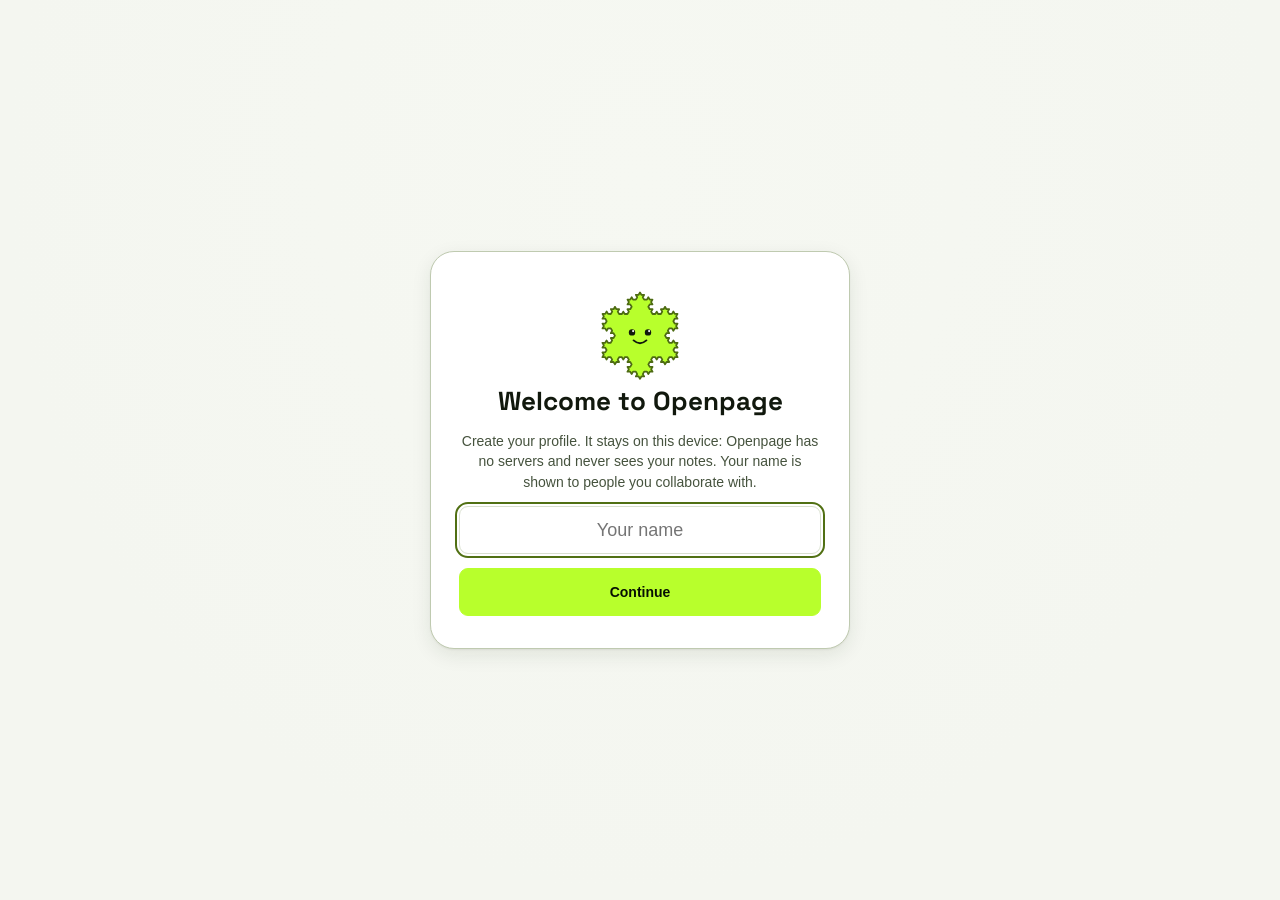
==== index.html @ f9ffa556 "Publish Openpage web app" ====
<!doctype html>
<html lang="en">
<head>
<meta charset="utf-8">
<meta name="viewport" content="width=device-width, initial-scale=1, maximum-scale=1, user-scalable=no, viewport-fit=cover">
<meta name="theme-color" content="#050705">
<meta name="description" content="Openpage: free note-taking with handwriting, PDF annotation, audio recordings synced to your notes, and AI study tools. Works offline.">
<meta name="apple-mobile-web-app-capable" content="yes">
<meta name="mobile-web-app-capable" content="yes">
<meta name="apple-mobile-web-app-status-bar-style" content="default">
<meta name="apple-mobile-web-app-title" content="Openpage">
<!-- Network lock-down: the app may only load its own files, and reach outside services only for features you turn on (Claude AI with your key, YouTube notes). No analytics, ads or trackers. -->
<meta http-equiv="Content-Security-Policy" content="default-src 'self' openpage:; script-src 'self' openpage: blob: 'wasm-unsafe-eval' https://cdn.jsdelivr.net https://www.youtube.com https://s.ytimg.com; worker-src 'self' openpage: blob:; connect-src 'self' openpage: blob: data: https://api.anthropic.com https://cdn.jsdelivr.net; img-src 'self' openpage: data: blob: https://i.ytimg.com; media-src 'self' openpage: blob: data: mediastream:; style-src 'self' openpage: 'unsafe-inline'; font-src 'self' openpage: data:; frame-src https://www.youtube-nocookie.com https://www.youtube.com; object-src 'none'; base-uri 'none'; form-action 'none'">
<link rel="manifest" href="manifest.webmanifest">
<link rel="icon" href="icons/icon-192.png" type="image/png">
<link rel="apple-touch-icon" href="icons/icon-180.png">
<link rel="stylesheet" href="styles.css">
<title>Openpage</title>
<script type="module" src="js/app.js"></script>
</head>
<body>

<div id="library" class="view">
  <aside id="sidebar">
    <div class="brand"><img src="icons/design/mark.png" alt=""><span class="app-name">Openpage</span><span class="brand-version">v1.0</span><span class="spacer"></span>
      <button id="btn-sync" class="icon-btn small" title="Sync folder" aria-label="Sync folder" data-icon="sync" hidden></button>
      <button id="btn-settings" class="icon-btn small" aria-label="Settings" title="Settings" data-icon="gear"></button></div>
    <label class="search"><span data-icon="search"></span><input id="search" type="search" placeholder="Search everything…" aria-label="Search notes"><kbd class="kbd">⌘K</kbd></label>
    <div class="library-label">LIBRARY</div>
    <nav id="nav"></nav>
    <div class="new-links">
      <button id="btn-new-subject" class="new-link"><span data-icon="plus"></span>New subject</button>
      <button id="btn-new-divider" class="new-link quiet">+ Divider</button>
    </div>
    <span class="side-spacer"></span>
    <div id="lib-mascot" class="lib-mascot" aria-hidden="true"></div>
    <div class="storage-card">
      <div class="storage-row"><span class="storage-dot"></span><span id="storage-label">ON THIS DEVICE</span>
        </div>
      <div class="storage-bar"><span id="storage-fill"></span></div>
      <p id="storage-detail">Notes are saved on this device</p>
    </div>
  </aside>
  <div id="scrim"></div>
  <main id="lib-main">
    <header class="lib-head">
      <button id="btn-menu" class="icon-btn only-narrow" aria-label="Show subjects" data-icon="menu"></button>
      <div class="library-heading"><p class="library-eyebrow" id="lib-crumb">LIBRARY / ALL NOTES</p><h1 id="lib-title">All Notes</h1></div>
      <button id="btn-density" class="head-btn" aria-label="Larger cards" title="Card size" aria-pressed="false"><span class="ic" style="--src:url(icons/design/icon-grid.svg)"></span></button>
      <button id="btn-view" class="head-btn" aria-label="Sort and filter" title="Sort and filter"><span class="ic" style="--src:url(icons/design/icon-sliders.svg)"></span><span class="head-dot" hidden></span></button>
      <button id="btn-new" class="btn primary"><span data-icon="plus"></span><span class="label">New Note</span></button>
    </header>
    <div class="library-content">
      <section id="continue-card" class="continue-card" aria-label="Continue your work">
        <img class="continue-art" src="icons/design/continue.png" alt="">
        <div class="continue-content"><p class="library-eyebrow" id="continue-label">A LITTLE SPACE FOR BIG IDEAS</p>
          <h2 id="continue-title">Make room for your next idea.</h2>
          <p id="continue-detail">Handwrite, annotate, and bring your thinking together.</p>
          <div class="continue-actions"><button id="btn-continue" class="btn primary"><span data-icon="pen"></span><span id="continue-btn-label">Create your first note</span></button>
            <button id="btn-continue-audio" class="audio-chip" hidden><span data-icon="play"></span><span id="continue-audio-label"></span></button></div>
        </div>
        <p class="continue-coords" aria-hidden="true">re −0.7453  ·  im +0.1127  ·  zoom ×280</p>
      </section>
      <p id="note-count" class="visually-hidden" aria-live="polite"></p>
      <div id="grid" class="grid"></div>
      <div id="empty" class="empty" hidden></div>
    </div>
  </main>
</div>

<div id="workspace" class="view" hidden></div>

<template id="tpl-editor">
  <section class="pane">
    <header class="ed-top">
      <div class="ed-left">
        <button class="icon-btn" data-act="back" title="Library" data-icon="back"></button>
        <button class="icon-btn" data-act="pages" title="Page manager" data-icon="pages"></button>
        <input class="ed-title" spellcheck="false" aria-label="Note title">
      </div>
      <div class="floating-palette"><div class="tool-strip"><div class="tools" role="toolbar" aria-label="Writing toolbox">
        <button data-tool="pen" title="Pen (P)" data-icon="pen"></button>
        <button data-act="pencil" title="Pencil" aria-label="Pencil" data-icon="pencil"></button>
        <button data-tool="highlighter" title="Highlighter (H)" data-icon="highlighter"></button>
        <button data-tool="eraser" title="Eraser (E)" data-icon="eraser"></button>
        <button data-tool="lasso" title="Lasso (L)" data-icon="lasso"></button>
        <button data-tool="text" title="Text (T)" data-icon="text"></button>
        <button data-tool="laser" title="Laser pointer" data-icon="laser"></button>
        <button data-tool="navigate" title="Navigate: drag to pan" aria-label="Navigate" data-icon="hand"></button>
        <button data-act="zoom-tool" title="Zoom controls" aria-label="Zoom" data-icon="search"></button>
        <button data-tool="tape" title="Study tape: draw to cover, tap tape to reveal" aria-label="Study tape" data-icon="tape"></button>
        <button data-tool="ruler" title="Ruler: draw straight lines" aria-label="Ruler" data-icon="ruler"></button>
        <button data-act="stickers" title="Stickers" aria-label="Stickers" data-icon="sticker"></button>
        <span class="sep"></span>
        <button data-act="shapes" title="Shape recognition (or draw and hold)" data-icon="shapes"></button>
        <button data-act="add" title="Insert: page, image, camera, scan, files" data-icon="plus"></button>
        <button class="icon-btn" data-act="record" title="Record audio" data-icon="mic"></button>
      </div><button class="tool-next" data-act="tool-next" aria-label="Show more tools" title="More tools">›</button></div>
    <div class="ed-tools">
      <div class="tool-opts"></div>
      <button class="icon-btn palette-settings" data-act="tool-settings" title="Tool settings" aria-label="Tool settings" aria-expanded="false" data-icon="gear"></button>
      <div class="zoom">
        <button class="icon-btn small" data-act="zoom-out" title="Zoom out" data-icon="minus"></button>
        <button class="zoom-label" data-act="zoom-fit" title="Fit width">100%</button>
        <button class="icon-btn small" data-act="zoom-in" title="Zoom in" data-icon="plus"></button>
      </div>
    </div>
      </div>
      <div class="ed-right">
        <div class="rec-ind" hidden><span class="rec-dot"></span><span class="rec-time">0:00</span></div>
        <button class="icon-btn" data-act="undo" title="Undo (Ctrl/Cmd+Z)" data-icon="undo"></button>
        <button class="icon-btn" data-act="redo" title="Redo (Shift+Ctrl/Cmd+Z)" data-icon="redo"></button>
        <button class="icon-btn" data-act="ai" title="Learn: AI chat, summaries and study tools" aria-label="Open Learn" data-icon="spark"></button>
        <button class="icon-btn" data-act="outline" title="Outline and pages" aria-label="Open outline and pages" data-icon="pages"></button>
        <button class="icon-btn" data-act="panel" title="Panel: audio, AI, study, find, history" data-icon="panel"></button>
        <button class="icon-btn" data-act="share" title="Share &amp; export" data-icon="share"></button>
        <button class="icon-btn" data-act="more" title="More" data-icon="more"></button>
      </div>
    </header>
    <div class="video-bar" hidden></div>
    <div class="ed-body">
      <aside class="page-manager" hidden></aside>
      <div class="scroller"><div class="pages"></div></div>
      <aside class="side" hidden></aside>
    </div>
    <div class="replay-banner" hidden>Replay: tap your notes to jump to that moment</div>
    <div class="selmenu" hidden></div>
  </section>
</template>

<input type="file" id="file-input" hidden>
<div id="toast" role="status" aria-live="polite"></div>
</body>
</html>
---- styles.css ----
:root {
  /* Light, dark and system themes. Accent tokens (--accent*, --on-accent) are recomputed in JS from the
     user's chosen color (Settings → Appearance) so text stays readable on every theme. */
  --bg: #f4f6f0; --surface: #ffffff; --surface-2: #eef2e8; --surface-3: #e3e9da;
  --border: #d9e0cf; --border-strong: #bfcab0; --text: #11180d; --text-2: #46533e; --muted: #4f5c47; --dim: #5b6853; --dot-muted: #a6b19b;
  --danger: #c8234a; --ok: #2f7d17; --canvas-bg: #e6eadf; --canvas-glow: #f6f8f2; --chip-bg: #050705; --shade: #1a2a1026;
  --shadow: 0 1px 2px #1a2a100f, 0 6px 20px #1a2a1017;
  --accent: #3f6b00; --accent-fill: #b8ff2c; --on-accent: #071003; --accent-on-dark: #b8ff2c; --accent-soft: #eef8d9; --accent-glow: #7fb81e33;
  color-scheme: light;
  --radius: 12px;
  --font: -apple-system, BlinkMacSystemFont, "SF Pro Text", "Segoe UI", Roboto, "Helvetica Neue", Arial, sans-serif;
}
@media (prefers-color-scheme: dark) {
  :root:not([data-theme="light"]) {
  --bg: #050705; --surface: #0c110c; --surface-2: #131a12; --surface-3: #1a2418;
  --border: #1e2a1c; --border-strong: #2f4229; --text: #eaf7da; --text-2: #93a487; --muted: #a0b194; --dim: #7b8b71; --dot-muted: #5d6b55;
  --danger: #ff7d95; --ok: #8fdc5a; --canvas-bg: #050705; --canvas-glow: #172013; --chip-bg: #050705; --shade: #000a;
  --shadow: 0 2px 8px #02040240, 0 16px 40px #02040260;
  --accent: #b8ff2c; --accent-fill: #b8ff2c; --on-accent: #071003; --accent-on-dark: #b8ff2c; --accent-soft: #1d2e10; --accent-glow: #b8ff2c33;
  color-scheme: dark;
  }
}
:root[data-theme="dark"] {
  --bg: #050705; --surface: #0c110c; --surface-2: #131a12; --surface-3: #1a2418;
  --border: #1e2a1c; --border-strong: #2f4229; --text: #eaf7da; --text-2: #93a487; --muted: #a0b194; --dim: #7b8b71; --dot-muted: #5d6b55;
  --danger: #ff7d95; --ok: #8fdc5a; --canvas-bg: #050705; --canvas-glow: #172013; --chip-bg: #050705; --shade: #000a;
  --shadow: 0 2px 8px #02040240, 0 16px 40px #02040260;
  --accent: #b8ff2c; --accent-fill: #b8ff2c; --on-accent: #071003; --accent-on-dark: #b8ff2c; --accent-soft: #1d2e10; --accent-glow: #b8ff2c33;
  color-scheme: dark;
}

* { box-sizing: border-box; }
html, body { margin: 0; height: 100%; overflow: hidden; }
body {
  font: 14px/1.45 var(--font); color: var(--text); background: var(--bg);
  -webkit-tap-highlight-color: transparent; touch-action: manipulation; overscroll-behavior: none;
}
button, input, select, textarea { font: inherit; color: inherit; }
svg.i { width: 20px; height: 20px; fill: none; stroke: currentColor; stroke-width: 1.8; stroke-linecap: round; stroke-linejoin: round; flex: none; }
[hidden] { display: none !important; }
.spacer { flex: 1; }
.row { display: flex; align-items: center; gap: 8px; flex-wrap: wrap; }
.row.wrap { align-items: flex-start; gap: 18px; }
.hint { color: var(--muted); font-size: 12.5px; margin: 0; }
.error { color: var(--danger); margin: 6px 0; }

.btn {
  border: 1px solid var(--border); background: var(--surface); border-radius: 9px;
  padding: 7px 13px; cursor: pointer; white-space: nowrap; font-weight: 500;
}
.btn:hover { background: var(--surface-2); }
.btn:disabled { opacity: .5; cursor: default; }
.btn.primary { background: var(--accent-fill); border-color: var(--accent-fill); color: #fff; }
.btn.primary:hover:not(:disabled) { filter: brightness(1.07); }
.btn.danger { color: var(--danger); }
.btn.danger.primary { background: var(--danger); border-color: var(--danger); color: #fff; }
.btn.ghost { background: transparent; border-color: transparent; color: var(--accent); }
.btn.small { padding: 4px 9px; font-size: 13px; }
.icon-btn {
  display: inline-flex; align-items: center; justify-content: center;
  width: 36px; height: 36px; border: 0; border-radius: 9px; background: transparent; cursor: pointer; color: var(--text); flex: none;
}
.icon-btn:hover { background: var(--surface-2); }
.icon-btn.small { width: 30px; height: 30px; }
.icon-btn.on { background: var(--accent-soft); color: var(--accent); }
.icon-btn:disabled { opacity: .3; cursor: default; background: transparent; }
select { border: 1px solid var(--border); background: var(--surface); border-radius: 9px; padding: 6px 8px; }
input[type="text"], input[type="search"], input[type="password"], textarea {
  border: 1px solid var(--border); background: var(--surface); border-radius: 9px; padding: 8px 10px; width: 100%;
}
textarea { resize: vertical; }

.view { position: fixed; inset: 0; display: flex; }

/* ---------- Library ---------- */
#sidebar {
  width: 264px; flex: none; background: var(--surface); border-right: 1px solid var(--border);
  display: flex; flex-direction: column; padding: max(14px, env(safe-area-inset-top)) 10px 10px max(10px, env(safe-area-inset-left));
}
.brand { display: flex; align-items: center; gap: 10px; padding: 4px 8px 16px; font-weight: 700; font-size: 18px; letter-spacing: -.01em; }
.brand img { width: 30px; height: 30px; }
#nav { flex: 1; overflow-y: auto; }
.nav-item {
  display: flex; align-items: center; gap: 10px; padding: 7px 10px; border-radius: 9px; cursor: pointer; user-select: none; min-height: 36px;
}
.nav-item:hover { background: var(--surface-2); }
.nav-item.active { background: var(--accent-soft); color: var(--accent); font-weight: 600; }
.nav-item .count { margin-left: auto; color: var(--muted); font-size: 12px; }
.nav-item .more { margin-left: 2px; opacity: 0; width: 26px; height: 26px; }
.nav-item:hover .more, .nav-item.active .more { opacity: 1; }
@media (hover: none) { .nav-item .more { opacity: 1; } }
.nav-item .dot { width: 14px; height: 14px; border-radius: 4px; flex: none; }
.nav-label { overflow: hidden; text-overflow: ellipsis; white-space: nowrap; }
.nav-head {
  display: flex; align-items: center; gap: 6px; margin-top: 16px; padding: 4px 10px; font-size: 12px; text-transform: uppercase;
  letter-spacing: .05em; color: var(--muted); font-weight: 600; cursor: pointer; user-select: none;
}
.nav-head .chev { transition: transform .15s; width: 14px; height: 14px; }
.nav-head.collapsed .chev { transform: rotate(-90deg); }
.nav-head .more { margin-left: auto; width: 24px; height: 24px; }
.nav-item.drop { outline: 2px dashed var(--accent); }
.side-actions { display: flex; align-items: center; gap: 2px; padding-top: 8px; border-top: 1px solid var(--border); }
#btn-sync.syncing svg { animation: spin 1s linear infinite; }
@keyframes spin { to { transform: rotate(360deg); } }

#lib-main { flex: 1; display: flex; flex-direction: column; min-width: 0; }
.lib-head {
  display: flex; align-items: center; gap: 10px; padding: max(14px, env(safe-area-inset-top)) max(20px, env(safe-area-inset-right)) 14px 20px;
  background: var(--bg); flex-wrap: wrap;
}
.lib-head h1 { font-size: 26px; margin: 0 8px 0 0; white-space: nowrap; overflow: hidden; text-overflow: ellipsis; max-width: 32vw; letter-spacing: -.02em; }
.search { flex: 1; min-width: 180px; display: flex; align-items: center; gap: 6px; background: var(--surface); border: 1px solid var(--border); border-radius: 10px; padding: 0 10px; color: var(--muted); }
.search input { border: 0; background: transparent; padding: 8px 0; outline: none; color: var(--text); }
.grid {
  flex: 1; overflow-y: auto; padding: 8px 20px 30px; display: grid; gap: 26px 22px; align-content: start;
  grid-template-columns: repeat(auto-fill, minmax(168px, 1fr));
}
.card { display: flex; flex-direction: column; gap: 8px; cursor: pointer; position: relative; min-width: 0; }
.card .thumb {
  aspect-ratio: 0.773; border-radius: 10px; background: #fff center top / cover no-repeat; box-shadow: var(--shadow);
  position: relative; overflow: hidden; transition: transform .12s;
}
.card:hover .thumb { transform: translateY(-2px); box-shadow: 0 2px 4px rgba(15,20,30,.08), 0 10px 28px rgba(15,20,30,.14); }
.card:focus-visible .thumb { outline: 2px solid var(--accent); outline-offset: 3px; }
.card .meta { display: flex; align-items: flex-start; gap: 4px; }
.card .title { font-weight: 600; overflow: hidden; text-overflow: ellipsis; white-space: nowrap; }
.card .sub { color: var(--muted); font-size: 12px; display: flex; align-items: center; gap: 5px; min-width: 0; }
.card .sub .dot { width: 8px; height: 8px; border-radius: 3px; flex: none; }
.card .txt { flex: 1; min-width: 0; }
.card .fav { position: absolute; top: 7px; right: 7px; color: #f5a524; }
.card .fav svg { fill: #f5a524; width: 18px; height: 18px; }
.card .badges { position: absolute; bottom: 7px; left: 7px; display: flex; gap: 4px; }
.card .rec { background: rgba(20,22,28,.7); color: #fff; border-radius: 6px; padding: 2px 6px; font-size: 11px; display: flex; gap: 3px; align-items: center; }
.card .rec svg { width: 12px; height: 12px; }
.empty { margin: auto; text-align: center; color: var(--muted); padding: 40px; max-width: 440px; }
.empty h2 { color: var(--text); margin: 0 0 8px; }
#scrim { display: none; }
.only-narrow { display: none; }

@media (max-width: 760px) {
  .only-narrow { display: inline-flex; }
  #sidebar { position: fixed; z-index: 30; top: 0; bottom: 0; left: 0; transform: translateX(-105%); transition: transform .2s; box-shadow: var(--shadow); }
  body.nav-open #sidebar { transform: none; }
  body.nav-open #scrim { display: block; position: fixed; inset: 0; z-index: 29; background: rgba(0,0,0,.3); }
  .lib-head { padding-left: 12px; padding-right: 12px; }
  .lib-head h1 { max-width: 45vw; font-size: 21px; }
  .search { order: 10; flex-basis: 100%; }
  .grid { padding: 6px 14px 24px; gap: 18px 14px; grid-template-columns: repeat(auto-fill, minmax(138px, 1fr)); }
}

/* ---------- Workspace / editor ---------- */
#workspace { background: var(--canvas-bg); }
.pane { flex: 1; min-width: 0; display: flex; flex-direction: column; position: relative; border-right: 1px solid var(--border); }
.pane:last-child { border-right: 0; }
#workspace.split .pane.active .ed-top { box-shadow: inset 0 -2px 0 var(--accent); }
.ed-top {
  display: grid; grid-template-columns: minmax(0, 1fr) auto minmax(0, 1fr); align-items: center; gap: 6px;
  padding: max(6px, env(safe-area-inset-top)) 8px 6px; background: var(--surface); border-bottom: 1px solid var(--border); min-height: 54px;
}
.ed-left, .ed-right { display: flex; align-items: center; gap: 2px; min-width: 0; }
.ed-right { justify-content: flex-end; }
.ed-title { border: 0; background: transparent; font-weight: 650; font-size: 16px; padding: 6px 8px; min-width: 40px; flex: 1; border-radius: 8px; text-overflow: ellipsis; }
.ed-title:focus { outline: none; background: var(--surface-2); }
.rec-ind { display: flex; align-items: center; gap: 6px; color: var(--danger); font-variant-numeric: tabular-nums; font-weight: 600; margin-right: 4px; }
.rec-dot { width: 10px; height: 10px; border-radius: 50%; background: var(--danger); animation: pulse 1.2s infinite; }
@keyframes pulse { 50% { opacity: .3; } }
[data-act="record"].recording { color: #fff; background: var(--danger); }
.tools { display: flex; align-items: center; gap: 2px; background: var(--surface-2); border-radius: 12px; padding: 3px; }
.tools button { width: 40px; height: 38px; border: 0; border-radius: 9px; background: transparent; cursor: pointer; display: inline-flex; align-items: center; justify-content: center; color: var(--text); }
.tools button:hover { background: var(--surface-3); }
.tools button.on { background: var(--surface); color: var(--accent); box-shadow: 0 1px 3px rgba(0,0,0,.12); }
.tools .sep { width: 1px; height: 22px; background: var(--border); margin: 0 3px; }
[data-act="ai"] { color: #8b5cf6; }

.ed-tools {
  display: flex; align-items: center; justify-content: center; gap: 8px; padding: 6px 10px; background: var(--surface);
  border-bottom: 1px solid var(--border); overflow-x: auto; scrollbar-width: none; position: relative; min-height: 46px;
}
.ed-tools::-webkit-scrollbar { display: none; }
.tool-opts { display: flex; align-items: center; gap: 7px; min-width: 0; }
.zoom { position: absolute; right: 10px; display: flex; align-items: center; gap: 2px; }
.swatch { width: 26px; height: 26px; border-radius: 50%; border: 2px solid var(--surface); box-shadow: 0 0 0 1px var(--border); cursor: pointer; flex: none; padding: 0; }
.swatch.on { box-shadow: 0 0 0 2px var(--accent); }
.swatch.custom { background: conic-gradient(red, yellow, lime, cyan, blue, magenta, red); position: relative; overflow: hidden; }
.swatch.custom input { position: absolute; inset: 0; opacity: 0; cursor: pointer; width: 100%; height: 100%; border: 0; padding: 0; }
.size-btn { width: 32px; height: 32px; border-radius: 9px; border: 0; background: transparent; display: inline-flex; align-items: center; justify-content: center; cursor: pointer; flex: none; }
.size-btn span { background: currentColor; border-radius: 50%; display: block; }
.size-btn.on { background: var(--accent-soft); color: var(--accent); }
.opt-sep { width: 1px; height: 22px; background: var(--border); margin: 0 3px; flex: none; }
.seg { display: inline-flex; border: 1px solid var(--border); border-radius: 9px; overflow: hidden; flex: none; background: var(--surface); }
.seg button { border: 0; background: transparent; padding: 5px 11px; cursor: pointer; font-size: 13px; }
.seg button.on { background: var(--accent-soft); color: var(--accent); font-weight: 600; }
.seg.cats { flex-wrap: wrap; }
.opt-hint { color: var(--muted); font-size: 12.5px; white-space: nowrap; }
.zoom-label { border: 0; background: transparent; font-size: 12px; color: var(--muted); width: 46px; cursor: pointer; font-variant-numeric: tabular-nums; }

.ed-body { flex: 1; display: flex; min-height: 0; position: relative; }
.scroller { flex: 1; overflow: auto; position: relative; touch-action: pan-x pan-y; -webkit-overflow-scrolling: touch; }
.pages { width: max-content; min-width: 100%; padding: 22px 16px 60px; position: relative; }
.page { margin: 0 auto; position: relative; box-shadow: var(--shadow); background: #fff; border-radius: 2px; overflow: hidden; touch-action: none; }
.page > canvas { position: absolute; left: 0; top: 0; }
.page-foot { display: flex; justify-content: center; align-items: center; gap: 4px; color: var(--muted); font-size: 12px; height: 36px; margin-bottom: 6px; }
.page-foot button { border: 0; background: transparent; color: var(--muted); cursor: pointer; border-radius: 6px; padding: 2px; display: inline-flex; }
.page-foot button:hover { background: var(--surface-2); color: var(--text); }
.add-page { display: block; margin: 8px auto 0; }
.layer { position: absolute; left: 0; top: 0; transform-origin: 0 0; overflow: hidden; }
.layer .objs { position: absolute; inset: 0; }
.page canvas.ink, .page canvas.live { touch-action: none; }
body.stylus-only .page, body.stylus-only .page canvas.ink, body.stylus-only .page canvas.live, .pane.replaying .page, .pane.replaying .page canvas.ink { touch-action: pan-x pan-y; }
.pane.replaying .page canvas.ink { cursor: pointer; }
.pane.replaying .tbox { pointer-events: none !important; }
.page canvas.live { pointer-events: none; }
.objs img { position: absolute; user-select: none; -webkit-user-drag: none; pointer-events: none; }
.tbox {
  position: absolute; padding: 4px; line-height: 1.35; white-space: pre-wrap; overflow-wrap: break-word; outline: none;
  pointer-events: none; min-height: 1.35em; font-family: var(--font); border-radius: 4px; cursor: text;
}
.pane.tool-text .page canvas.ink { pointer-events: none; }
.pane.tool-text .objs { cursor: text; }
.pane.tool-text .tbox { pointer-events: auto; outline: 1px dashed rgba(43, 110, 245, .35); }
.pane.tool-text .tbox:focus { outline: 2px solid var(--accent); background: rgba(255,255,255,.4); }
.tbox:empty::before { content: "Type here"; opacity: .4; }
.pane.tool-lasso .page canvas.ink, .pane.tool-laser .page canvas.ink { cursor: crosshair; }
.selbox { position: absolute; z-index: 5; border: 1.5px dashed var(--accent); background: rgba(43, 110, 245, .06); pointer-events: none; border-radius: 4px; }
.lasso-overlay { position: absolute; z-index: 6; pointer-events: none; }
.selbox .handle { position: absolute; right: -9px; bottom: -9px; width: 16px; height: 16px; border-radius: 50%; background: var(--accent-fill); border: 2px solid #fff; }
.flash { position: absolute; background: rgba(255, 214, 10, .45); border-radius: 4px; pointer-events: none; animation: flash 1.8s ease-out forwards; }
@keyframes flash { 0%, 60% { opacity: 1; } 100% { opacity: 0; } }
.selmenu {
  position: absolute; z-index: 15; display: flex; align-items: center; gap: 2px; background: #1f2329; color: #fff;
  border-radius: 11px; padding: 4px; box-shadow: var(--shadow); white-space: nowrap; max-width: calc(100% - 16px); overflow-x: auto;
}
.selmenu button { border: 0; background: transparent; color: #fff; padding: 6px 9px; border-radius: 8px; cursor: pointer; font-size: 13px; }
.selmenu button:hover { background: rgba(255,255,255,.14); }
.selmenu .swatch { width: 18px; height: 18px; border-color: #1f2329; box-shadow: none; padding: 0; }
.replay-banner {
  position: absolute; bottom: calc(18px + env(safe-area-inset-bottom)); left: 50%; transform: translateX(-50%); z-index: 12;
  background: #1f2329; color: #fff; padding: 8px 14px; border-radius: 20px; font-size: 13px; box-shadow: var(--shadow); white-space: nowrap; max-width: 92%; overflow: hidden; text-overflow: ellipsis; pointer-events: none;
}

/* Page manager */
.page-manager { width: 172px; flex: none; background: var(--surface); border-right: 1px solid var(--border); overflow-y: auto; padding: 12px 10px 20px; display: flex; flex-direction: column; gap: 12px; }
.pm-page { border: 0; background: transparent; padding: 0; cursor: pointer; display: flex; flex-direction: column; align-items: center; gap: 4px; font-size: 12px; color: var(--muted); }
.pm-page img, .pm-page .ph { width: 100%; border-radius: 4px; box-shadow: 0 0 0 1px var(--border); background: #fff; display: block; }
.pm-page.cur img, .pm-page.cur .ph { box-shadow: 0 0 0 2.5px var(--accent); }
.pm-page.cur { color: var(--accent); font-weight: 600; }

/* Side panel */
.side { width: 360px; flex: none; background: var(--surface); border-left: 1px solid var(--border); display: flex; flex-direction: column; min-height: 0; }
.side-tabs { display: flex; align-items: center; gap: 2px; padding: 6px; border-bottom: 1px solid var(--border); }
.side-tabs [role="tab"] { flex: 1; border: 0; background: transparent; border-radius: 8px; padding: 5px 2px; cursor: pointer; display: flex; flex-direction: column; align-items: center; gap: 1px; font-size: 11px; color: var(--muted); }
.side-tabs [role="tab"] svg { width: 18px; height: 18px; }
.side-tabs [role="tab"].on { background: var(--accent-soft); color: var(--accent); font-weight: 600; }
.side-body { flex: 1; overflow-y: auto; padding: 4px 14px 20px; }
.side-sec { padding: 12px 0; border-bottom: 1px solid var(--border); display: flex; flex-direction: column; gap: 9px; }
.side-sec:last-child { border-bottom: 0; }
.side-sec h3 { margin: 0; font-size: 14px; }
.callout { background: var(--accent-soft); border-radius: 10px; padding: 10px 12px; margin-top: 12px; }
.callout p { margin: 0 0 8px; }
.ai-out { font-size: 13.5px; line-height: 1.55; }
.ai-out h4 { margin: 10px 0 4px; font-size: 14px; }
.ai-out p { margin: 4px 0; }
.ai-out ul { margin: 4px 0; padding-left: 18px; }
.ai-out code, .msg code { background: var(--surface-2); padding: 0 4px; border-radius: 4px; font-size: 12.5px; }
.chat-log { display: flex; flex-direction: column; gap: 8px; max-height: 46vh; overflow-y: auto; }
.msg { padding: 8px 11px; border-radius: 12px; font-size: 13.5px; max-width: 92%; }
.msg p { margin: 2px 0; } .msg ul { margin: 2px 0; padding-left: 18px; } .msg h4 { margin: 6px 0 2px; }
.msg.user { background: var(--accent-fill); color: #fff; align-self: flex-end; }
.msg.assistant { background: var(--surface-2); align-self: flex-start; }
.chat-input { display: flex; gap: 6px; align-items: flex-end; }
.flashcard {
  min-height: 170px; border: 1px solid var(--border); border-radius: 14px; background: var(--surface); box-shadow: var(--shadow);
  padding: 18px; font-size: 17px; text-align: center; cursor: pointer; display: flex; align-items: center; justify-content: center; white-space: pre-wrap;
}
.flashcard.back { background: var(--accent-soft); }
.quiz { display: flex; flex-direction: column; gap: 7px; }
.quiz .q { font-weight: 600; margin: 0; }
.choice-btn { text-align: left; border: 1px solid var(--border); border-radius: 10px; background: var(--surface); padding: 9px 12px; cursor: pointer; }
.choice-btn:hover:not(:disabled) { background: var(--surface-2); }
.choice-btn.right { border-color: var(--ok); background: color-mix(in srgb, var(--ok) 14%, var(--surface)); }
.choice-btn.wrong { border-color: var(--danger); background: color-mix(in srgb, var(--danger) 12%, var(--surface)); }
.choice-btn:disabled { cursor: default; color: inherit; }
.score { font-size: 18px; font-weight: 700; margin: 4px 0; }
.find-results { display: flex; flex-direction: column; gap: 4px; }
.find-hit { display: flex; flex-direction: column; gap: 2px; text-align: left; border: 0; background: transparent; padding: 7px 8px; border-radius: 8px; cursor: pointer; font-size: 13px; }
.find-hit:hover { background: var(--surface-2); }
.find-hit .tag { font-size: 11px; color: var(--accent); font-weight: 600; }
.versions { display: flex; flex-direction: column; gap: 10px; padding-top: 10px; }
.version { display: flex; gap: 10px; align-items: flex-start; }
.version img { width: 54px; height: 70px; object-fit: cover; object-position: top; border-radius: 4px; box-shadow: 0 0 0 1px var(--border); background: #fff; flex: none; }
.v-meta { display: flex; flex-direction: column; gap: 3px; }

.audio-panel { display: flex; flex-direction: column; gap: 12px; padding: 12px 0; }
.player { display: flex; align-items: center; gap: 6px; flex-wrap: wrap; }
.player input[type="range"] { flex: 1 1 140px; accent-color: var(--accent); }
.player .time { font-variant-numeric: tabular-nums; font-size: 12px; color: var(--muted); white-space: nowrap; }
.rec-list { display: flex; gap: 6px; flex-wrap: wrap; }
.rec-chip { display: flex; align-items: center; gap: 4px; border: 1px solid var(--border); border-radius: 18px; padding: 3px 4px 3px 12px; cursor: pointer; font-size: 13px; background: var(--surface); }
.rec-chip.on { border-color: var(--accent); background: var(--accent-soft); color: var(--accent); }
.rec-chip .icon-btn { width: 26px; height: 26px; }
.transcript { font-size: 13px; line-height: 1.6; color: var(--muted); max-height: 40vh; overflow-y: auto; }
.transcript span { cursor: pointer; border-radius: 3px; }
.transcript span:hover { background: var(--accent-soft); color: var(--text); }
.transcript span.now { color: var(--text); background: var(--accent-soft); }
.audio-empty { color: var(--muted); font-size: 13px; }

/* Video bar (YouTube notes) */
.video-bar { background: #000; display: flex; justify-content: center; position: relative; }
.video-bar .yt { width: min(100%, 720px); aspect-ratio: 16 / 9; max-height: 38vh; }
.video-bar .yt iframe { width: 100%; height: 100%; border: 0; display: block; }
.video-bar .vb-actions { position: absolute; right: 8px; bottom: 8px; display: flex; gap: 6px; }

@media (max-width: 900px) {
  .ed-top { grid-template-columns: minmax(0, 1fr) auto; }
  .ed-top .tools { grid-row: 2; grid-column: 1 / -1; justify-self: center; overflow-x: auto; max-width: 100%; }
  .zoom { display: none; }
  .ed-tools { justify-content: flex-start; }
  .side { position: absolute; z-index: 20; right: 0; top: 0; bottom: 0; width: min(380px, 100%); box-shadow: var(--shadow); }
  .page-manager { position: absolute; z-index: 20; left: 0; top: 0; bottom: 0; box-shadow: var(--shadow); }
}
@media (max-width: 520px) {
  .ed-right [data-act="panel"], .ed-right [data-act="share"] { display: none; }
  .ed-right .icon-btn { width: 32px; }
  .tools button { width: 36px; }
}
#workspace.split .zoom { display: none; }
#workspace.split .ed-top { grid-template-columns: minmax(0, 1fr) auto; }
#workspace.split .ed-top .tools { grid-row: 2; grid-column: 1 / -1; justify-self: center; }
#workspace.split .side { position: absolute; z-index: 20; right: 0; top: 0; bottom: 0; box-shadow: var(--shadow); }

/* ---------- Menus, dialogs, toast ---------- */
.menu {
  position: fixed; z-index: 100; min-width: 220px; background: var(--surface); border: 1px solid var(--border); border-radius: 12px;
  box-shadow: 0 10px 34px rgba(0,0,0,.18); padding: 5px; max-height: 75vh; overflow-y: auto;
}
.menu button { display: flex; align-items: center; gap: 10px; width: 100%; text-align: left; border: 0; background: transparent; padding: 8px 10px; border-radius: 8px; cursor: pointer; }
.menu button:hover { background: var(--surface-2); }
.menu button.danger { color: var(--danger); }
.menu hr { border: 0; border-top: 1px solid var(--border); margin: 4px 0; }
.menu .label { padding: 6px 10px 2px; font-size: 11px; text-transform: uppercase; color: var(--muted); letter-spacing: .05em; }
dialog.modal {
  border: 1px solid var(--border); border-radius: 16px; background: var(--surface); color: var(--text); padding: 0; width: min(540px, calc(100vw - 24px));
  box-shadow: 0 24px 70px rgba(0,0,0,.3); max-height: calc(100vh - 32px);
}
dialog.modal.wide { width: min(880px, calc(100vw - 24px)); }
dialog.modal::backdrop { background: rgba(10, 12, 18, .45); }
.modal form { display: flex; flex-direction: column; max-height: calc(100vh - 34px); }
.modal h2 { margin: 0; padding: 18px 20px 6px; font-size: 18px; }
.modal .body { padding: 8px 20px 12px; overflow-y: auto; display: flex; flex-direction: column; gap: 14px; }
.modal .actions { display: flex; justify-content: flex-end; align-items: center; gap: 8px; padding: 12px 20px 18px; flex-wrap: wrap; }
.field { display: flex; flex-direction: column; gap: 6px; }
.field > span { font-weight: 600; font-size: 13px; }
.field small { color: var(--muted); }
.check { display: flex; gap: 8px; align-items: center; font-weight: 400 !important; }
.choice-grid { display: grid; grid-template-columns: repeat(auto-fill, minmax(104px, 1fr)); gap: 10px; }
.choice { border: 2px solid transparent; border-radius: 10px; background: var(--surface-2); padding: 7px 6px; cursor: pointer; display: flex; flex-direction: column; align-items: center; gap: 5px; font-size: 12px; text-align: center; }
.choice.on { border-color: var(--accent); color: var(--accent); background: var(--accent-soft); }
.choice canvas { width: 78px; height: 101px; border-radius: 3px; box-shadow: 0 1px 3px rgba(0,0,0,.18); background: #fff; }
.choice .own { width: 78px; height: 101px; border-radius: 3px; border: 2px dashed var(--border); display: flex; align-items: center; justify-content: center; font-size: 30px; color: var(--muted); }
.color-row { display: flex; gap: 8px; flex-wrap: wrap; }
.color-row .swatch { width: 30px; height: 30px; }
.pick-list { display: flex; flex-direction: column; gap: 2px; max-height: 50vh; overflow-y: auto; }
.pick-list button { display: flex; gap: 10px; align-items: center; text-align: left; border: 0; background: transparent; padding: 8px; border-radius: 8px; cursor: pointer; }
.pick-list button:hover { background: var(--surface-2); }
.pick-list img { width: 36px; height: 46px; object-fit: cover; object-position: top; border-radius: 4px; border: 1px solid var(--border); background: #fff; }
.legal { font-size: 12px; color: var(--muted); }
.settings-tabs { margin-bottom: 4px; }
.scanner .scan-stage { padding: 0 20px; display: flex; justify-content: center; }
.scanner video { width: 100%; max-height: 60vh; border-radius: 10px; background: #000; }
.scanner .scan-canvas { border-radius: 8px; touch-action: none; max-width: 100%; }
.scanner .actions { padding-top: 14px; }
.scan-count { color: var(--muted); font-size: 13px; }
#toast {
  position: fixed; left: 50%; bottom: calc(24px + env(safe-area-inset-bottom)); transform: translateX(-50%) translateY(20px); opacity: 0; z-index: 200;
  background: #1f2329; color: #fff; padding: 10px 16px; border-radius: 12px; pointer-events: none; transition: .2s; max-width: 90vw; text-align: center;
}
#toast.show { opacity: 1; transform: translateX(-50%); }
.drop-hint { outline: 3px dashed var(--accent); outline-offset: -8px; }

/* ---------- Pens: type chip, favorites, size slider ---------- */
.brush-chip { display: inline-flex; align-items: center; gap: 6px; border: 1px solid var(--border); background: var(--surface); border-radius: 10px; padding: 2px 8px 2px 4px; cursor: pointer; flex: none; font-size: 13px; white-space: nowrap; }
.brush-chip:hover { background: var(--surface-2); }
.brush-chip .chev svg { width: 14px; height: 14px; }
.brush-prev { display: block; background: #fff; border-radius: 6px; }
.brush-pop { padding: 6px; }
.brush-list { display: grid; grid-template-columns: repeat(2, minmax(150px, 1fr)); gap: 4px; }
.brush-item { display: flex; flex-direction: column; align-items: flex-start; gap: 3px; border: 2px solid transparent; background: transparent; border-radius: 10px; padding: 6px 8px; cursor: pointer; font-size: 12.5px; }
.brush-item:hover { background: var(--surface-2); }
.brush-item.on { border-color: var(--accent); background: var(--accent-soft); color: var(--accent); font-weight: 600; }
.fav-pen { border: 2px solid transparent; background: transparent; border-radius: 9px; padding: 1px; cursor: pointer; flex: none; }
.fav-pen.on { border-color: var(--accent); }
.fav-pen canvas { display: block; }
.size-range { width: 110px; accent-color: var(--accent); flex: none; }
.size-val { font-size: 12px; color: var(--muted); width: 30px; font-variant-numeric: tabular-nums; flex: none; }
.swatch.custom { background: conic-gradient(red, yellow, lime, cyan, blue, magenta, red); }

/* ---------- Color picker ---------- */
.cpicker {
  position: fixed; z-index: 120; width: 272px; background: var(--surface); border: 1px solid var(--border); border-radius: 14px;
  box-shadow: 0 14px 40px rgba(0,0,0,.24); padding: 14px 16px; display: flex; flex-direction: column; gap: 10px;
}
.cp-title { font-weight: 650; }
.cp-sv { width: 240px; height: 160px; border-radius: 8px; cursor: crosshair; touch-action: none; }
.cp-hue { width: 240px; height: 16px; border-radius: 8px; cursor: ew-resize; touch-action: none; }
.cp-fields { display: flex; align-items: flex-end; gap: 5px; }
.cp-preview { width: 30px; height: 30px; border-radius: 8px; box-shadow: inset 0 0 0 1px rgba(0,0,0,.15); flex: none; }
.cp-num { display: flex; flex-direction: column; align-items: center; gap: 2px; font-size: 10.5px; color: var(--muted); font-weight: 600; }
.cp-num input { width: 40px; padding: 5px 2px; text-align: center; border: 1px solid var(--border); border-radius: 7px; background: var(--surface); font-variant-numeric: tabular-nums; -moz-appearance: textfield; }
.cp-num input::-webkit-outer-spin-button, .cp-num input::-webkit-inner-spin-button { -webkit-appearance: none; margin: 0; }
.cp-num input.cp-hex { width: 68px; text-transform: lowercase; }
.cp-saved-head { display: flex; align-items: center; justify-content: space-between; font-size: 12px; color: var(--muted); font-weight: 600; }
.cp-saved { display: flex; flex-wrap: wrap; gap: 6px; min-height: 26px; }
.cp-saved .swatch { width: 24px; height: 24px; }
.cp-actions { display: flex; justify-content: flex-end; gap: 6px; }

/* ---------- Template gallery ---------- */
.gal { display: flex; gap: 14px; min-height: 0; }
.gal-cats { display: flex; flex-direction: column; gap: 2px; width: 160px; flex: none; }
.gal-cats button { display: flex; justify-content: space-between; border: 0; background: transparent; padding: 7px 10px; border-radius: 8px; cursor: pointer; text-align: left; }
.gal-cats button:hover { background: var(--surface-2); }
.gal-cats button.on { background: var(--accent-soft); color: var(--accent); font-weight: 600; }
.gal-cats .count { color: var(--muted); font-size: 12px; font-weight: 400; }
.gal-grid { flex: 1; max-height: 50vh; overflow-y: auto; align-content: start; padding: 2px; }
.choice .nm { display: block; max-width: 100%; overflow: hidden; text-overflow: ellipsis; white-space: nowrap; }
.choice canvas { width: 78px; height: 101px; }
@media (max-width: 700px) {
  .gal { flex-direction: column; }
  .gal-cats { flex-direction: row; width: auto; overflow-x: auto; }
  .gal-cats button { flex: none; gap: 6px; }
}

/* ---------- iPad / touch polish ---------- */
.pane, .ed-top, .ed-tools, .tools, .page-manager, .page { -webkit-user-select: none; user-select: none; -webkit-touch-callout: none; }
.tbox, .ed-title, .side input, .side textarea { -webkit-user-select: text; user-select: text; }
.page canvas { -webkit-touch-callout: none; }
body.native .lib-head, body.native #sidebar, body.native .ed-top { padding-top: max(10px, env(safe-area-inset-top)); }


/* =====================================================================
   Design polish (accessibility, touch, motion, layering)
   ===================================================================== */
:root {
  /* one layering scale for the whole app */
  --z-page-ui: 5;      /* selection box, lasso */
  --z-floating: 15;    /* selection menu, replay banner */
  --z-panel: 20;       /* side panel / page manager overlays */
  --z-drawer: 30;      /* library sidebar on phones */
  --z-menu: 100;       /* menus, popovers */
  --z-picker: 120;     /* color picker */
  --z-toast: 200;
  --ease: cubic-bezier(.2, .7, .2, 1);
}
.selbox { z-index: var(--z-page-ui); }
.lasso-overlay { z-index: calc(var(--z-page-ui) + 1); }
.selmenu, .replay-banner { z-index: var(--z-floating); }
.menu { z-index: var(--z-menu); }
.cpicker { z-index: var(--z-picker); }
#toast { z-index: var(--z-toast); }
@media (max-width: 900px) { .side, .page-manager { z-index: var(--z-panel); } }
@media (max-width: 760px) { #sidebar { z-index: var(--z-drawer); } body.nav-open #scrim { z-index: calc(var(--z-drawer) - 1); } }

/* Visible keyboard focus everywhere (pointer taps don't show it) */
:where(button, [role="button"], [role="tab"], a, select, input, textarea, .card):focus-visible {
  outline: 2.5px solid var(--accent);
  outline-offset: 2px;
  border-radius: 8px;
}
.ed-title:focus-visible { outline: 2.5px solid var(--accent); outline-offset: 0; }

/* Smooth, quick feedback (150–200ms) on interactive surfaces */
.btn, .icon-btn, .tools button, .nav-item, .size-btn, .seg button, .brush-chip, .brush-item, .choice,
.find-hit, .pick-list button, .menu button, .rec-chip, .side-tabs [role="tab"], .gal-cats button {
  transition: background-color .15s var(--ease), color .15s var(--ease), box-shadow .15s var(--ease), transform .12s var(--ease);
}
.swatch { transition: box-shadow .15s var(--ease), transform .12s var(--ease); }
/* tactile press state for touch */
.btn:active:not(:disabled), .icon-btn:active:not(:disabled), .tools button:active, .size-btn:active,
.swatch:active, .brush-chip:active, .choice:active, .fav-pen:active { transform: scale(.94); }
.card:active .thumb { transform: scale(.985); }
/* hover lift only where hover exists (not on touch screens) */
.card:hover .thumb { transform: none; box-shadow: var(--shadow); }
@media (hover: hover) {
  .card:hover .thumb { transform: translateY(-2px); box-shadow: 0 2px 4px rgba(15,20,30,.08), 0 12px 28px rgba(15,20,30,.14); }
}
.card .thumb { transition: transform .18s var(--ease), box-shadow .18s var(--ease); }

/* Menus, popovers, dialogs: brief fade/scale in */
@keyframes pop-in { from { opacity: 0; transform: translateY(-4px) scale(.98); } to { opacity: 1; transform: none; } }
@keyframes dialog-in { from { opacity: 0; transform: translateY(8px) scale(.985); } to { opacity: 1; transform: none; } }
.menu, .cpicker { animation: pop-in .14s var(--ease); transform-origin: top left; }
dialog.modal[open] { animation: dialog-in .18s var(--ease); }
dialog.modal::backdrop { backdrop-filter: blur(2px); -webkit-backdrop-filter: blur(2px); }

/* Audio badge: a small tag in the thumbnail corner */
.card .rec {
  position: absolute; left: 8px; bottom: 8px; display: inline-flex; gap: 4px; align-items: center;
  background: rgba(20,22,28,.72); color: #fff; border-radius: 999px; padding: 3px 8px 3px 6px; font-size: 11px; font-weight: 600;
}

/* Sidebar: real separator before Recently Deleted; calmer section labels */
.nav-sep { height: 1px; background: var(--border); margin: 14px 10px 8px; }
.nav-head { color: var(--muted); }

/* Empty library state */
.empty-icon { width: 64px; height: 64px; border-radius: 18px; background: var(--accent-soft); color: var(--accent); display: grid; place-items: center; margin: 0 auto 14px; }
.empty-icon svg { width: 30px; height: 30px; }

/* Selected tool: clearer indicator */
.tools button.on { box-shadow: 0 1px 2px rgba(0,0,0,.12), 0 0 0 1px var(--border); }

/* ---------- Touch: at least 44pt targets on iPad / phones ----------
   Visible sizes stay compact; an invisible ::after extends the tap area. */
@media (pointer: coarse) {
  .icon-btn { width: 44px; height: 44px; }
  .icon-btn.small { width: 38px; height: 38px; }
  .tools button { width: 46px; height: 44px; }
  .size-btn { width: 34px; height: 34px; }
  .nav-item { min-height: 44px; }
  .nav-item .more, .rec-chip .icon-btn { width: 36px; height: 36px; opacity: 1; }
  .seg button { min-height: 38px; padding: 6px 14px; }
  .menu button { min-height: 44px; }
  .brush-chip { min-height: 38px; }
  .swatch, .size-btn, .icon-btn.small, .page-foot button, .nav-item .more, .rec-chip .icon-btn, .fav-pen, .cp-saved .swatch { position: relative; }
  .swatch::after, .page-foot button::after, .fav-pen::after, .icon-btn.small::after, .size-btn::after, .nav-item .more::after, .rec-chip .icon-btn::after {
    content: ""; position: absolute; inset: -9px; border-radius: 50%;
  }
  .tool-opts .swatch::after, .tool-opts .size-btn::after { inset: -9px -3px; border-radius: 10px; }
  .swatch.custom::after { display: none; } /* its native color input already fills it */
  .tool-opts { gap: 6px; }
  .size-range { width: 96px; }
  .page-foot { height: 44px; }
  .page-foot button { padding: 6px; }
  .side-tabs [role="tab"] { min-height: 46px; }
  .chat-input textarea, input[type="text"], input[type="search"], input[type="password"], select { min-height: 42px; font-size: 16px; } /* 16px: no iOS auto-zoom */
}

/* Respect "Reduce Motion" */
@media (prefers-reduced-motion: reduce) {
  *, *::before, *::after { animation-duration: .01ms !important; animation-iteration-count: 1 !important; transition-duration: .01ms !important; scroll-behavior: auto !important; }
  .rec-dot { animation: none; }
}

/* Openpage Figma library · HAXhKZC54VpDFj4bjbd2co / 6:6.
   Library tokens are local so the writing surface keeps its chosen appearance. */
#library { background: var(--bg); color: var(--text); }
#library #sidebar { width: 272px; padding: max(28px, env(safe-area-inset-top)) 20px max(24px, env(safe-area-inset-bottom)); gap: 4px; }
#library .brand { padding: 0 0 18px; gap: 10px; letter-spacing: -.4px; }
#library .brand img { width: 32px; height: 32px; object-fit: cover; border: 1px solid var(--accent); border-radius: 9px; }
#library .app-name { text-transform: lowercase; font-size: 20px; }
.brand-version { font: 9px ui-monospace, monospace; color: var(--accent); margin-left: auto; }
#library .search { flex: none; min-width: 0; width: 100%; min-height: 44px; background: var(--surface-2); margin-bottom: 8px; }
#library .search input { min-width: 0; font-size: 13px; }
.library-label, .library-eyebrow { font: 10px/1.6 ui-monospace, 'SFMono-Regular', monospace; letter-spacing: 1.4px; }
#library > #sidebar > .library-label { padding: 12px 12px 4px; color: var(--muted); }
#library .nav-item { min-height: 44px; padding: 10px 12px; margin-bottom: 4px; border: 1px solid transparent; }
#library .nav-item.active { background: var(--surface-3); border-color: var(--border-strong); color: var(--text); }
#library .nav-item.active > svg, #library .nav-item.active .count { color: var(--accent); }
#library .nav-item .count { font: 11px ui-monospace, monospace; }
#library .nav-item .dot { width: 8px; height: 8px; border-radius: 50%; }
#library .nav-head { font: 10px ui-monospace, monospace; letter-spacing: 1.4px; min-height: 44px; }
#library .side-actions { flex-wrap: wrap; gap: 4px; padding-top: 12px; }
#library .side-actions .btn { min-height: 44px; padding: 6px; }
#library .icon-btn { min-width: 44px; min-height: 44px; }
#library .nav-item .more { min-width: 32px; min-height: 32px; }
#library #lib-main { overflow-y: auto; }
#library .lib-head { flex: none; padding: max(32px, env(safe-area-inset-top)) 36px 24px; gap: 16px; flex-wrap: nowrap; }
.library-heading { flex: 1; min-width: 0; }
.library-eyebrow { color: var(--accent); margin: 0 0 6px; font-size: 11px; letter-spacing: 1.1px; }
#library .lib-head h1 { font-size: 34px; letter-spacing: -.68px; max-width: 100%; line-height: 1.2; }
#library .btn.primary { color: var(--on-accent); min-height: 44px; border-radius: 12px; padding: 10px 18px; font-weight: 700; box-shadow: 0 6px 20px -4px var(--accent-glow); }
.library-content { padding: 0 36px 36px; }
.continue-card { position: relative; min-height: 220px; overflow: hidden; border: 1px solid var(--border-strong); border-radius: 20px; isolation: isolate; }
.continue-art { position: absolute; inset: 0; width: 100%; height: 100%; object-fit: cover; z-index: -2; }
.continue-card::before { content: ''; position: absolute; inset: 0; background: linear-gradient(90deg, rgba(5,8,5,.96), rgba(5,8,5,.75) 42%, rgba(5,8,5,0) 80%); z-index: -1; }
.continue-content { padding: 28px 32px; max-width: 80%; }
.continue-content h2 { margin: 0 0 8px; font-size: 28px; line-height: 1.2; letter-spacing: -.42px; overflow-wrap: anywhere; }
.continue-content > p:not(.library-eyebrow) { margin: 0 0 20px; color: var(--muted); font-size: 15px; }
#library .continue-content .btn { border-radius: 10px; font-size: 13px; }
.library-toolbar { display: flex; align-items: center; justify-content: space-between; gap: 16px; margin: 28px 0 16px; }
.library-filters { display: flex; gap: 8px; flex-wrap: wrap; }
.filter-chip { min-height: 44px; border: 1px solid var(--border); border-radius: 999px; background: var(--surface-2); color: var(--muted); padding: 8px 16px; font-size: 13px; cursor: pointer; }
.filter-chip.selected { background: var(--accent-fill); color: var(--on-accent); border-color: var(--accent); }
#library #sort { min-height: 44px; background: var(--bg); color: var(--muted); border-color: transparent; font: 11px ui-monospace, monospace; max-width: 150px; }
#note-count { color: var(--muted); margin: 0 0 16px; }
#library .grid { flex: none; overflow: visible; padding: 0; grid-template-columns: repeat(auto-fill, minmax(190px, 1fr)); gap: 26px; }
#library .card { gap: 10px; }
#library .card .thumb { aspect-ratio: 1.4; border: 1px solid var(--border); border-radius: 14px; box-shadow: none; }
#library .card:hover .thumb { border-color: var(--accent); }
#library .card .title { font-size: 15px; font-weight: 500; }
#library .card .sub { font: 10px/1.6 ui-monospace, monospace; flex-wrap: wrap; margin-top: 6px; }
#library .card .meta { gap: 8px; }
.page-badge { position: absolute; top: 10px; left: 10px; padding: 4px 8px; background: var(--chip-bg); color: var(--accent-on-dark); border-radius: 6px; font: 10px ui-monospace, monospace; }
#library .card .rec { position: absolute; bottom: 10px; left: 10px; }
#library .empty { padding: 40px 16px; margin: 16px auto; }
#library button:focus-visible, #library select:focus-visible, #library .nav-item:focus-visible { outline: 2px solid var(--accent); outline-offset: 3px; }
#library .search:focus-within { border-color: var(--accent); }
@media (max-width: 1100px) and (min-width: 761px) {
  #library #sidebar { width: 232px; padding-left: 16px; padding-right: 16px; }
  .brand-version { display: none; }
  #library .lib-head { padding-left: 24px; padding-right: 24px; }
  .library-content { padding-left: 24px; padding-right: 24px; }
  .continue-content { max-width: 100%; padding: 24px; }
  .continue-content h2 { font-size: 24px; }
  #library .grid { grid-template-columns: repeat(2, minmax(0, 1fr)); gap: 24px 16px; }
}
@media (max-width: 760px) {
  #library .lib-head { padding: max(20px, env(safe-area-inset-top)) 16px 20px; gap: 8px; }
  #library .lib-head h1 { font-size: 26px; }
  .library-heading > .library-eyebrow { font-size: 9px; letter-spacing: .7px; }
  #library .lib-head > .btn { padding: 10px 12px; font-size: 13px; }
  .library-content { padding: 0 16px 24px; }
  .continue-content { max-width: 100%; padding: 24px; }
  .continue-content h2 { font-size: 24px; }
  .continue-content .library-eyebrow { font-size: 9px; }
  .library-toolbar { gap: 8px; flex-wrap: wrap; margin-top: 20px; }
  .filter-chip { padding: 8px 14px; }
  #library .grid { grid-template-columns: repeat(2, minmax(0, 1fr)); gap: 20px 14px; }
  #library .card .title { font-size: 13px; }
  #library .card .sub { font-size: 9px; }
  #library .brand-version { display: block; }
}
@media (prefers-reduced-motion: reduce) { #library *, #library *::before { transition: none !important; } }

/* Library · closer match to Figma 01 · Library (HAXhKZC54VpDFj4bjbd2co, node 6:6) */
@font-face { font-family: "Space Grotesk"; src: url("fonts/space-grotesk-latin-wght.woff2") format("woff2"); font-weight: 300 700; font-display: swap; }
@font-face { font-family: "JetBrains Mono"; src: url("fonts/jetbrains-mono-latin-400.woff2") format("woff2"); font-weight: 400; font-display: swap; }
@font-face { font-family: "JetBrains Mono"; src: url("fonts/jetbrains-mono-latin-500.woff2") format("woff2"); font-weight: 500; font-display: swap; }
#library {
  --raised: var(--surface-2); --overlay: var(--surface-3);
  --display: "Space Grotesk", var(--font);
  --mono: "JetBrains Mono", ui-monospace, "SFMono-Regular", monospace;
  font-family: var(--display);
}
#library .library-label, #library .library-eyebrow, #library .nav-head, #library .nav-item .count,
#library .brand-version, #library .kbd, #library .page-badge, #library .card .sub, #library .card .rec,
#library .audio-chip, #library .storage-row, .continue-coords { font-family: var(--mono); }
#library input, #library button { font-family: inherit; }
.visually-hidden { position: absolute; width: 1px; height: 1px; overflow: hidden; clip: rect(0 0 0 0); white-space: nowrap; }

/* sidebar */
#library .app-name { font-weight: 700; color: var(--text); }
#library .brand-version { font-size: 10px; font-weight: 500; margin-left: 0; }
#library .search { gap: 10px; padding: 0 8px 0 12px; border-color: var(--border); border-radius: 10px; background: var(--raised); }
#library .search input { color: var(--text); }
#library .search input::placeholder { color: var(--dim); }
.kbd { flex: none; border: 1px solid var(--border-strong); border-radius: 5px; padding: 2px 6px; font-size: 10px; font-weight: 500; color: var(--text-2); }
@media (hover: none), (pointer: coarse) { .kbd { display: none; } }
#library > #sidebar > .library-label { padding: 20px 12px 6px; color: var(--dim); }
#library #nav { flex: none; overflow: visible; }
#library #sidebar { overflow-y: auto; }
#library .nav-item { gap: 12px; color: var(--text-2); font-weight: 500; border-radius: 10px; margin-bottom: 0; }
#library .nav-item:hover { background: var(--raised); }
#library .nav-item.active { font-weight: 500; }
#library .nav-item .dot.plain { background: var(--dot-muted); }
#library .nav-item.active .dot.plain { background: var(--accent-fill); }
#library .nav-item .count { color: var(--dim); }
#library .nav-head { color: var(--dim); padding: 20px 12px 6px; min-height: 0; text-transform: uppercase; font-weight: 500; }
#library .nav-head .more, #library .nav-head .chev { color: var(--dim); }
#library .nav-sep { background: var(--border); margin: 12px 12px 8px; }
.new-links { display: flex; align-items: center; gap: 4px; }
.new-link { display: inline-flex; align-items: center; gap: 10px; min-height: 44px; padding: 0 12px; border: 0; border-radius: 10px; background: none; color: var(--accent); font-size: 13px; font-weight: 500; cursor: pointer; }
.new-link svg { width: 16px; height: 16px; }
.new-link.quiet { color: var(--text-2); margin-left: auto; font-size: 12px; }
.new-link:hover { background: var(--raised); }
.side-spacer { flex: 1 1 12px; }
.storage-card { flex: none; display: grid; gap: 10px; padding: 14px; border: 1px solid var(--border); border-radius: 14px; background: var(--raised); }
.storage-row { display: flex; align-items: center; gap: 8px; font-size: 10px; font-weight: 500; letter-spacing: .6px; color: var(--text-2); min-height: 20px; }
.storage-dot { width: 6px; height: 6px; border-radius: 50%; background: var(--accent-fill); box-shadow: 0 0 0 3px var(--accent-glow); flex: none; }
#library .brand .icon-btn { color: var(--text-2); margin-right: -10px; }
#library .brand .spacer { flex: 1; }
.storage-bar { height: 4px; border-radius: 2px; background: var(--border-strong); overflow: hidden; }
.storage-bar span { display: block; height: 100%; width: 2%; background: var(--accent-fill); border-radius: 2px; }
#storage-detail { margin: 0; font-size: 12px; color: var(--dim); }

/* header */
#library .lib-head { align-items: flex-end; gap: 10px; }
#library .lib-head h1 { font-weight: 700; margin: 0; }
.head-btn { position: relative; flex: none; width: 44px; height: 44px; display: grid; place-items: center; border: 1px solid var(--border); border-radius: 12px; background: var(--raised); cursor: pointer; padding: 0; }
.head-btn:hover { border-color: var(--border-strong); }
.head-btn[aria-pressed="true"] { border-color: var(--border-strong); background: var(--overlay); }
.head-btn img { display: block; }
.head-dot { position: absolute; top: 8px; right: 8px; width: 7px; height: 7px; border-radius: 50%; background: var(--accent-fill); }
#library .lib-head #btn-new { gap: 8px; padding: 0 20px 0 16px; font-size: 14px; }
#library .btn.primary svg { width: 18px; height: 18px; stroke-width: 2.2; }

/* hero */
.continue-card { margin-bottom: 26px; }
.continue-content { padding: 29px 31px; }
.continue-content .library-eyebrow { margin-bottom: 10px; }
.continue-content h2 { font-weight: 700; margin-bottom: 10px; }
.continue-content > p:not(.library-eyebrow) { color: var(--text-2); margin-bottom: 0; }
.continue-actions { display: flex; flex-wrap: wrap; gap: 10px; padding-top: 20px; }
#library .continue-actions .btn.primary { gap: 8px; min-height: 44px; padding: 0 18px 0 16px; box-shadow: none; font-size: 13px; }
#library .continue-actions .btn.primary svg { width: 16px; height: 16px; stroke-width: 2; }
.audio-chip { display: inline-flex; align-items: center; gap: 8px; min-height: 44px; padding: 0 14px 0 12px; border: 1px solid var(--border-strong); border-radius: 10px; background: var(--bg); color: var(--text); font-size: 11px; font-weight: 500; letter-spacing: .44px; cursor: pointer; }
.audio-chip svg { width: 14px; height: 14px; }
.audio-chip:hover { border-color: var(--accent); }
.continue-coords { position: absolute; right: 24px; bottom: 18px; margin: 0; font-size: 10px; font-weight: 500; letter-spacing: .4px; color: var(--accent); opacity: .85; white-space: pre; pointer-events: none; }

/* note cards */
#library .grid { grid-template-columns: repeat(auto-fill, minmax(200px, 1fr)); gap: 26px; }
#library .grid.big { grid-template-columns: repeat(auto-fill, minmax(300px, 1fr)); }
#library .card .thumb { aspect-ratio: 236 / 168; background-color: var(--surface); background-position: center top; }
#library .card .meta { padding: 0; margin-top: 0; align-items: flex-start; }
#library .card .title { font-weight: 500; color: var(--text); }
#library .card .sub { gap: 8px; margin-top: 8px; font-size: 11px; color: var(--dim); letter-spacing: 0; align-items: center; flex-wrap: nowrap; }
#library .card .sub .dot { width: 6px; height: 6px; border-radius: 50%; flex: none; }
#library .card .sub .dot.plain { background: var(--dot-muted); }
.page-badge { top: 9px; left: 9px; font-weight: 500; }
#library .card .rec { left: auto; right: 9px; bottom: 9px; background: var(--chip-bg); color: var(--accent-on-dark); border-radius: 6px; padding: 4px 8px 4px 6px; font-size: 10px; font-weight: 500; }
#library .card .rec svg { width: 12px; height: 12px; }
#library .card .fav { color: var(--accent); }
#library .card .meta .icon-btn { color: var(--dim); margin: -10px -8px 0 0; }

@media (max-width: 1100px) and (min-width: 761px) {
  #library .grid { grid-template-columns: repeat(auto-fill, minmax(180px, 1fr)); }
  #library .grid.big { grid-template-columns: repeat(2, minmax(0, 1fr)); }
  .continue-coords { display: none; }
}
@media (max-width: 760px) {
  #library .lib-head { flex-wrap: wrap; }
  #library .library-heading { flex-basis: calc(100% - 56px); }
  #library .lib-head #btn-new { margin-left: auto; }
  #library .grid, #library .grid.big { grid-template-columns: repeat(2, minmax(0, 1fr)); gap: 20px 14px; }
  #library .grid.big { grid-template-columns: 1fr; }
  #library .card .sub { font-size: 10px; }
  .continue-coords { display: none; }
}

/* Shared Openpage editor chrome. Body-level tokens also reach portaled menus,
   color pickers, and dialogs; paper and drawing colors remain document-owned. */
body:has(#workspace:not([hidden])) { color: var(--text); background: var(--bg); }
#workspace { color: var(--text); }
#workspace .ed-top { padding: max(12px, env(safe-area-inset-top)) 16px 12px; gap: 12px; background: var(--surface); }
#workspace .ed-left, #workspace .ed-right { gap: 4px; }
#workspace .ed-title { min-width: 0; font-size: 16px; color: var(--text); }
#workspace [data-act="back"] { background: var(--surface-2); color: var(--accent); border: 1px solid var(--border); border-radius: 12px; }
#workspace .tools { padding: 4px; gap: 4px; border: 1px solid var(--border); border-radius: 16px; background: var(--surface-2); }
#workspace .tools button { width: 44px; height: 44px; border-radius: 12px; }
#workspace .tools button.on { background: var(--accent-fill); color: var(--on-accent); box-shadow: 0 2px 12px var(--accent-glow); }
#workspace [data-act="ai"] { color: var(--accent); }
#workspace .ed-tools { background: var(--surface); padding: 8px 16px; min-height: 56px; }
#workspace .scroller { background: radial-gradient(ellipse at 50% 0, var(--canvas-glow) 0, var(--canvas-bg) 70%); }
#workspace .pages { padding-top: 28px; }
#workspace .page { box-shadow: 0 0 0 1px var(--border-strong), 0 16px 48px var(--shade); border-radius: 4px; }
#workspace .page-foot { height: 44px; font: 11px ui-monospace, monospace; letter-spacing: .4px; }
#workspace .zoom { position: static; flex: none; margin-left: auto; padding-left: 8px; border-left: 1px solid var(--border); }
#workspace .tool-opts { flex: 1; justify-content: center; min-width: max-content; }
#workspace .zoom-label { color: var(--muted); font: 11px ui-monospace, monospace; }
#workspace .side, #workspace .page-manager { background: var(--surface); }
#workspace .side-tabs { padding: 8px; gap: 4px; }
#workspace .side-tabs [role="tab"] { min-height: 48px; border-radius: 10px; }
#workspace .side-tabs [role="tab"].on { color: var(--accent); background: var(--accent-soft); }
#workspace .side-body { padding: 8px 20px 24px; }
#workspace .side-sec { padding: 16px 0; gap: 12px; }
#workspace .side-sec h3 { font-size: 15px; }
body:has(#workspace:not([hidden])) .btn.primary:not(.danger),
#workspace .msg.user { color: var(--on-accent); }
body:has(#workspace:not([hidden])) .btn { border-radius: 10px; min-height: 40px; }
body:has(#workspace:not([hidden])) .menu { border-color: var(--border-strong); border-radius: 16px; padding: 8px; box-shadow: 0 16px 48px var(--shade); }
body:has(#workspace:not([hidden])) .menu button { min-height: 44px; border-radius: 10px; }
body:has(#workspace:not([hidden])) dialog.modal { border-color: var(--border-strong); border-radius: 20px; }
body:has(#workspace:not([hidden])) .seg button.on { color: var(--accent); }
@media (max-width: 1100px) {
  #workspace .ed-top { grid-template-columns: minmax(0, 1fr) auto; padding: max(8px, env(safe-area-inset-top)) 12px 8px; gap: 8px; }
  #workspace .ed-top .tools { grid-row: 2; grid-column: 1 / -1; justify-self: center; overflow-x: auto; max-width: 100%; }
}
@media (max-width: 900px) {
  #workspace .zoom { display: none; }
  #workspace .tool-opts { justify-content: flex-start; }
  #workspace .ed-tools { padding: 8px 12px; }
}
@media (max-width: 520px) {
  #workspace .ed-top { padding-left: 8px; padding-right: 8px; gap: 8px 4px; }
  #workspace .ed-title { font-size: 14px; padding-left: 4px; }
  #workspace .ed-right { gap: 0; }
  #workspace .tools { gap: 0; padding: 4px; width: 100%; justify-content: space-between; }
  #workspace .tools button { width: 40px; height: 44px; flex: 0 0 40px; }
  #workspace .tools .sep { margin: 0 2px; }
  #workspace .ed-right .icon-btn { width: 36px; }
}

/* Minimal floating writing controls, inspired by the supplied reference. */
#workspace .ed-top {
  position: absolute; inset: 0 0 auto; z-index: 16; display: flex; justify-content: space-between;
  align-items: flex-start; padding: max(16px, env(safe-area-inset-top)) 16px 0;
  border: 0; background: transparent; pointer-events: none; min-height: 0;
}
#workspace .ed-top > * { pointer-events: auto; }
#workspace .ed-left { flex: none; }
#workspace .ed-title, #workspace .ed-left [data-act="pages"] { display: none; }
#workspace .ed-left [data-act="back"] { width: 48px; height: 48px; border-radius: 16px; box-shadow: 0 8px 24px var(--shade); }
#workspace .floating-palette {
  position: absolute; left: 50%; transform: translateX(-50%); width: 480px; max-width: calc(100% - 360px);
  border: 1px solid var(--border-strong); border-radius: 20px; background: var(--surface);
  box-shadow: 0 8px 32px var(--shade); overflow: hidden;
}
#workspace .ed-top .tools {
  display: flex; width: 100%; max-width: none; justify-content: space-between; overflow-x: auto;
  padding: 6px 12px; gap: 4px; border: 0; border-bottom: 1px solid var(--border); border-radius: 0;
  background: transparent;
}
#workspace .tools button { flex: 0 0 44px; width: 44px; height: 44px; border-radius: 10px; }
#workspace .tools button.on { color: var(--accent); background: var(--accent-soft); box-shadow: inset 0 -3px 0 var(--accent); }
#workspace .tools [data-tool="laser"], #workspace .tools [data-act="shapes"], #workspace .tools .sep { display: none; }
#workspace .ed-right { display: flex; flex: none; margin-left: auto; align-items: center; gap: 0; border: 1px solid var(--border-strong); padding: 2px 6px; border-radius: 16px; background: var(--surface); box-shadow: 0 8px 24px var(--shade); }
#workspace .ed-right .icon-btn { width: 40px; height: 44px; }
#workspace .ed-right [data-act="ai"], #workspace .ed-right [data-act="panel"], #workspace .ed-right [data-act="share"] { display: none; }
#workspace .ed-tools { display: flex; min-height: 48px; padding: 4px 12px; border: 0; background: transparent; gap: 8px; overflow-x: auto; justify-content: flex-start; }
#workspace .tool-opts { flex: 1; min-width: max-content; gap: 8px; justify-content: flex-start; }
#workspace .tool-opts .swatch { width: 24px; height: 24px; }
#workspace .tool-opts .size-btn { width: 28px; height: 32px; }
#workspace .palette-settings { flex: 0 0 32px; width: 32px; height: 36px; color: var(--muted); }
#workspace .zoom { display: none; }
#workspace .pane:not(.tool-settings-open) .tool-opts > :is(.fav-pen,.icon-btn,.brush-chip,.opt-sep,.size-range,.size-val) { display: none; }
#workspace .pane.tool-settings-open .floating-palette { width: 480px; max-width: calc(100% - 360px); }
#workspace .pane.tool-settings-open .tool-opts { gap: 8px; }
#workspace .pane.tool-settings-open .palette-settings { color: var(--accent); background: var(--accent-soft); }
#workspace .opt-hint { font-size: 11px; white-space: normal; max-width: 340px; }
#workspace .ed-body { padding-top: 0; }
#workspace .pages { padding-top: 152px; }
#workspace .side, #workspace .page-manager { padding-top: 144px; }
#workspace .rec-ind { font-size: 11px; padding: 0 6px; }
#workspace .rec-ind:not([hidden]) { position: absolute; right: 0; top: 54px; min-height: 32px; border-radius: 10px; background: var(--surface); white-space: nowrap; }
#workspace .video-bar:not([hidden]) { margin-top: 144px; }
@media (max-width: 1100px) {
  #workspace .floating-palette { top: max(16px, env(safe-area-inset-top)); width: 440px; max-width: calc(100% - 260px); }
  #workspace .ed-top .tools { padding: 6px 8px; gap: 0; }
  #workspace .tool-opts { gap: 6px; }
  #workspace .ed-tools { padding: 4px 8px; gap: 4px; }
}
@media (max-width: 760px) {
  #workspace .ed-top { padding: max(12px, env(safe-area-inset-top)) 12px 0; }
  #workspace .floating-palette { top: calc(max(12px, env(safe-area-inset-top)) + 60px); width: 440px; max-width: calc(100% - 24px); }
  #workspace .pane.tool-settings-open .floating-palette { max-width: calc(100% - 24px); }
  #workspace .tools button { flex-basis: 40px; width: 40px; }
  #workspace .pages { padding-top: 200px; }
  #workspace .side, #workspace .page-manager { padding-top: 192px; }
  #workspace .ed-right .icon-btn { width: 40px; }
  #workspace .tool-opts .swatch { width: 22px; height: 22px; }
  #workspace .tool-opts { gap: 6px; }
  #workspace .palette-settings { width: 28px; flex-basis: 28px; }
}
#workspace.split .floating-palette { top: 72px; max-width: calc(100% - 24px); width: 440px; }
#workspace.split .pages { padding-top: 200px; }

#workspace .floating-palette .tool-opts { min-width: 0; overflow-x: auto; scrollbar-width: none; padding: 6px 3px; }
#workspace .floating-palette .tool-opts::-webkit-scrollbar { display: none; }
@media (max-width: 1100px) {
  #workspace .pane.tool-settings-open .floating-palette { width: 440px; max-width: calc(100% - 260px); }
}
@media (max-width: 760px) {
  #workspace .pane.tool-settings-open .floating-palette { max-width: calc(100% - 24px); }
}
#workspace.split .pane.tool-settings-open .floating-palette { max-width: calc(100% - 24px); }

/* Compact toolbox: six editable colors + one circled add control. */
#workspace .floating-palette, #workspace .pane.tool-settings-open .floating-palette { width: 400px; max-width: calc(100% - 420px); border-radius: 16px; }
#workspace .ed-top .tools { padding: 3px 8px; gap: 2px; }
#workspace .tools button { width: 36px; height: 36px; flex: 0 0 36px; border-radius: 8px; }
#workspace .ed-tools { min-height: 38px; padding: 2px 8px; gap: 4px; }
#workspace .floating-palette .tool-opts { padding: 3px; gap: 8px; }
#workspace .tool-opts .swatch { width: 22px; height: 22px; }
#workspace .tool-opts .size-btn { width: 26px; height: 30px; }
#workspace .pane:not(.tool-settings-open) .size-extra:not(.on) { display: none; }
#workspace .palette-settings { width: 28px; height: 30px; flex-basis: 28px; }
#workspace .add-color { background: var(--surface-3); color: var(--text); border: 1px solid var(--border-strong); display: inline-flex; align-items: center; justify-content: center; box-shadow: none; }
#workspace .add-color svg { width: 16px; height: 16px; }
#workspace .ed-right [data-act="ai"], #workspace .ed-right [data-act="outline"] { display: inline-flex; }
#workspace .ed-right .icon-btn { width: 36px; height: 40px; }
#workspace .ed-right [aria-pressed="true"] { color: var(--accent); background: var(--accent-soft); }
#workspace .pages { padding-top: 116px; }
#workspace .side { width: 380px; padding-top: 72px; }
#workspace .side-tabs { padding: 6px; gap: 0; }
#workspace .side-tabs [role="tab"] { min-width: 0; font-size: 10px; }
#workspace .side-close { flex: none; width: 30px; }
#workspace .pane.side-open .floating-palette { left: calc((100% - 380px) / 2); max-width: calc(100% - 460px); }
.learn-heading { padding: 8px 0 16px; }
.learn-heading h2 { margin: 4px 0 8px; font-size: 26px; letter-spacing: -.6px; }
.learn-heading .library-eyebrow { font-size: 9px; }
.learn-source { border: 1px solid var(--border); border-radius: 14px; padding: 12px; background: var(--surface-2); margin-bottom: 16px; }
.learn-source .row { justify-content: space-between; }
.learn-source select { max-width: 170px; font-size: 13px; }
.source-pages { display: grid; grid-template-columns: repeat(3,1fr); gap: 8px; max-height: 180px; overflow: auto; }
.source-pages:empty { display: none; }
.source-pages label { display: flex; gap: 4px; align-items: center; padding: 8px 0; font-size: 12px; }
.source-pages input { accent-color: var(--accent); }
#workspace .side-sec { padding: 16px; margin: 0 0 16px; border: 1px solid var(--border); border-radius: 16px; background: var(--surface-2); }
#workspace .learn-chat textarea { min-height: 76px; background: var(--surface); border-color: var(--border-strong); }
.learn-action { position: relative; display: flex; flex-direction: column; gap: 4px; padding: 14px 36px 14px 14px; width: 100%; text-align: left; background: var(--surface); border: 1px solid var(--border); border-radius: 12px; cursor: pointer; }
.learn-arrow { position: absolute; right: 14px; top: 18px; color: var(--accent); }
.learn-action:hover { border-color: var(--accent); }
.outline-modes { display: flex; gap: 6px; margin: 12px 0; }
.outline-modes .filter-chip { font-size: 12px; min-height: 36px; padding: 6px 12px; }
.outline-modes .selected { background: var(--accent-fill); color: var(--on-accent); }
.outline-list { display: flex; flex-direction: column; gap: 16px; padding: 16px 0; }
.outline-page { border: 1px solid var(--border); border-radius: 14px; overflow: hidden; background: var(--surface-2); }
.outline-page.current { border-color: var(--accent); }
.outline-jump { display: flex; flex-direction: column; gap: 8px; width: 100%; text-align: left; padding: 12px; background: transparent; border: 0; cursor: pointer; }
.outline-preview { width: 100%; max-height: 260px; background: #fff; border-radius: 6px; overflow: hidden; }
.outline-preview img { width: 100%; height: 100%; object-fit: contain; }
.outline-page-title { font-size: 14px; font-weight: 600; overflow-wrap: anywhere; }
.outline-actions { justify-content: space-between; padding: 0 12px 8px; }
.blank-prompt { padding-top: 12px; border-top: 1px solid var(--border); }
.blank-prompt .btn { margin-top: 8px; }
@media (max-width: 1100px) {
  #workspace .floating-palette, #workspace .pane.tool-settings-open .floating-palette { width: 384px; max-width: calc(100% - 300px); }
}
@media (max-width: 900px) {
  #workspace .pane.side-open .floating-palette {
    display: block; left: 50%; max-width: calc(100% - 24px);
  }
  /* Leave both toolbar rows accessible above the panel on smaller screens. */
  #workspace .pane.side-open .side {
    top: calc(max(12px, env(safe-area-inset-top)) + 152px);
    padding-top: 0;
  }
  #workspace .side { width: min(380px, 100%); }
}
@media (max-width: 760px) {
  #workspace .floating-palette, #workspace .pane.tool-settings-open .floating-palette { width: 384px; max-width: calc(100% - 24px); }
  #workspace .ed-right .icon-btn { width: 36px; }
  #workspace .pages { padding-top: 164px; }
}
#workspace.split .floating-palette, #workspace.split .pane.tool-settings-open .floating-palette { max-width: calc(100% - 24px); left: 50%; }

#workspace .floating-palette, #workspace .pane.tool-settings-open .floating-palette { width: 344px; }

/* Dense, scrollable first row: no distributed gaps; every tool lives here. */
#workspace .tool-strip { display: flex; min-width: 0; border-bottom: 1px solid var(--border); }
#workspace .ed-top .tools { flex: 1; min-width: 0; width: auto; justify-content: flex-start; gap: 2px; padding: 3px 4px; border-bottom: 0; overflow-x: auto; scrollbar-width: none; scroll-behavior: smooth; }
#workspace .tools::-webkit-scrollbar { display: none; }
#workspace .tools button { flex: 0 0 32px; width: 32px; height: 34px; }
#workspace .tools [data-tool="laser"], #workspace .tools [data-act="shapes"] { display: inline-flex; }
#workspace .tools .sep { display: none; }
#workspace .tool-next { flex: 0 0 26px; width: 26px; padding: 0; border: 0; border-left: 1px solid var(--border); background: var(--surface-2); color: var(--muted); font-size: 25px; cursor: pointer; }
.sticker-grid { display: grid; grid-template-columns: repeat(4, 1fr); gap: 6px; padding: 8px; }
.sticker-grid button { min-width: 48px; min-height: 48px; font-size: 28px; justify-content: center; color: var(--accent); }
#workspace .pane.tool-navigate .page { cursor: grab; }
#workspace .pane.tool-navigate .page:active { cursor: grabbing; }
#workspace .pane.tool-ruler .page { cursor: crosshair; }

/* Panels overlay the canvas rather than changing the page's width or zoom. */
#workspace .pane .side, #workspace .pane .page-manager {
  position: absolute; z-index: var(--z-panel); top: calc(max(16px, env(safe-area-inset-top)) + 100px);
  bottom: 12px; padding-top: 8px; border: 1px solid var(--border); border-radius: 16px; box-shadow: var(--shadow);
}
#workspace .pane .side { right: 12px; width: min(380px, calc(100% - 24px)); }
#workspace .pane .page-manager { left: 12px; width: min(172px, calc(100% - 24px)); }
#workspace .pane.side-open .floating-palette { left: 50%; max-width: calc(100% - 300px); }
@media (max-width: 760px) {
  #workspace .pane.side-open .floating-palette { max-width: calc(100% - 24px); }
  #workspace .pane .side, #workspace .pane .page-manager { top: calc(max(12px, env(safe-area-inset-top)) + 152px); }
}
#workspace.split .pane.side-open .floating-palette { max-width: calc(100% - 24px); }
@media (hover: hover) and (pointer: fine) {
  #library .nav-item .more { display: none; }
  #library .nav-item:hover .more, #library .nav-item:focus-within .more { display: inline-grid; }
  #library .nav-item:hover .more ~ .count, #library .nav-item:hover .count:has(+ .more), #library .nav-item:focus-within .count:has(+ .more) { display: none; }
}
.new-links { flex-wrap: wrap; }
.new-link { white-space: nowrap; }
#storage-label { min-width: 0; overflow: hidden; text-overflow: ellipsis; white-space: nowrap; }
@media (max-width: 1100px) and (min-width: 761px) {
  .new-link { padding: 0 8px; }
  .storage-row { letter-spacing: .2px; }
}

/* The hero sits on dark fractal art in every theme. */
.continue-card {
  --bg: #050705; --text: #eaf7da; --text-2: #93a487; --muted: #93a487; --border-strong: #2f4229;
  --accent: var(--accent-on-dark); color: var(--text); color-scheme: dark;
}
/* Header icons follow the theme's secondary text color (the SVG files keep the design's strokes). */
.head-btn img { display: none; }
.head-btn .ic { width: 20px; height: 20px; background: var(--text-2); -webkit-mask: var(--src) center / contain no-repeat; mask: var(--src) center / contain no-repeat; }
.accent-row { display: flex; flex-wrap: wrap; align-items: center; gap: 10px; }
.accent-swatch { position: relative; width: 32px; height: 32px; border-radius: 50%; border: 2px solid var(--surface); box-shadow: 0 0 0 1px var(--border-strong); cursor: pointer; padding: 0; }
.accent-swatch.on { box-shadow: 0 0 0 2px var(--text); }
.accent-swatch.custom:not(.on) { background: conic-gradient(#ff6b6b, #ffb547, #b8ff2c, #4ee6c8, #5cb8ff, #b28cff, #ff6fcf, #ff6b6b); }
.accent-swatch::after { content: ""; position: absolute; inset: -6px; border-radius: 50%; }
#library .nav-item.active .dot.plain, .storage-dot { background: var(--accent); }
.continue-art { filter: var(--art-filter, none); }

/* ---------- Privacy & security: unlock / onboarding screens, privacy cover, Protected mode ---------- */
.secure-screen { position: fixed; inset: 0; z-index: 1000; display: grid; place-items: center; padding: 24px;
  background: radial-gradient(ellipse at 50% 20%, var(--canvas-glow), var(--bg) 70%); color: var(--text); }
.secure-screen.pin-sheet { background: color-mix(in srgb, var(--bg) 92%, transparent); backdrop-filter: blur(12px); -webkit-backdrop-filter: blur(12px); }
.secure-card { width: min(420px, 100%); display: grid; gap: 14px; justify-items: center; text-align: center;
  padding: 32px 28px; border: 1px solid var(--border-strong); border-radius: 24px; background: var(--surface); box-shadow: var(--shadow); }
.secure-card h1 { margin: 4px 0 0; font: 700 26px/1.2 "Space Grotesk", var(--font); }
.secure-card h2 { margin: 0; font-size: 18px; }
.secure-card p { margin: 0; color: var(--text-2); }
.secure-card input { width: 100%; min-height: 48px; font-size: 18px; text-align: center; }
.secure-card input.pin { letter-spacing: .4em; font-family: "JetBrains Mono", ui-monospace, monospace; }
.secure-card .btn.primary { width: 100%; min-height: 48px; background: var(--accent-fill); border-color: var(--accent-fill); color: var(--on-accent); font-weight: 700; }
.secure-actions { display: flex; gap: 10px; width: 100%; } .secure-actions .btn { flex: 1; min-height: 44px; }
.secure-mark { width: 72px; height: 72px; border-radius: 18px; border: 1px solid var(--accent); }
.secure-msg { min-height: 1.4em; color: var(--danger) !important; font-size: 14px; }
/* hide everything behind the lock (also from accessibility tools) */
body.is-locked > :not(.secure-screen):not(#toast) { visibility: hidden; }
/* privacy cover: the app switcher snapshot and a hidden tab show no notes */
body.privacy-cover > :not(.secure-screen)::after { content: none; }
body.privacy-cover #library, body.privacy-cover #workspace { filter: blur(28px); }
/* Protected mode: blur while the screen is being recorded or mirrored */
body.protected.captured #library, body.protected.captured #workspace { filter: blur(32px); }
body.protected.captured::after { content: "Openpage is hidden while the screen is recorded (Protected mode)"; position: fixed; inset: 0; display: grid; place-items: center; z-index: 999; color: var(--text); font: 600 18px var(--font); padding: 24px; text-align: center; }
.btn.danger { color: var(--danger); border-color: var(--danger); background: transparent; }
#library .nav-item .shared-mark { display: inline-flex; color: var(--accent); margin-left: -6px; }
#library .nav-item .shared-mark svg { width: 14px; height: 14px; }
.collab-list { display: grid; gap: 6px; }
.collab-row { display: flex; align-items: center; gap: 8px; flex-wrap: wrap; }
.collab-row .dot { width: 8px; height: 8px; border-radius: 50%; }
.secure-card.invite ol { text-align: left; margin: 0; padding-left: 20px; display: grid; gap: 6px; color: var(--text-2); }

/* ---------- Mascot (design F01): body in the accent color, face changes with activity ---------- */
.mascot { display: inline-grid; place-items: center; flex: none; pointer-events: none; }
.mascot-svg { width: 100%; height: 100%; overflow: visible; }
.mascot .m-body { fill: var(--accent-fill); stroke: color-mix(in srgb, var(--accent-fill) 42%, #000); stroke-width: 2.2; stroke-linejoin: round; }
.mascot .m-eyes { transform-box: fill-box; transform-origin: center; animation: m-blink 5.5s infinite; }
.mascot.m-pop .mascot-svg { animation: m-pop .32s var(--ease, ease-out); }
.mascot .m-z { animation: m-z 2.4s ease-in-out infinite; }
@keyframes m-blink { 0%, 95%, 100% { transform: scaleY(1); } 97% { transform: scaleY(.1); } }
@keyframes m-pop { 0% { transform: scale(.86) rotate(-6deg); } 60% { transform: scale(1.06) rotate(2deg); } 100% { transform: none; } }
@keyframes m-z { 0%, 100% { opacity: .2; transform: translate(0, 4px); } 50% { opacity: 1; transform: translate(4px, -4px); } }
.mascot.ed { width: 40px; height: 36px; margin: 0 2px; }
.mascot.secure { width: 96px; height: 84px; }
.lib-mascot { display: flex; justify-content: center; padding: 8px 0 12px; }
.mascot.lib { width: 72px; height: 64px; }
body.no-mascot .mascot, body.no-mascot .lib-mascot { display: none; }
@media (prefers-reduced-motion: reduce) { .mascot .m-eyes, .mascot.m-pop .mascot-svg, .mascot .m-z { animation: none; } }
@media (max-height: 640px) { .lib-mascot { display: none; } }
.secure-card.lock-choice .btn, .lock-choice .secure-card .btn { width: 100%; min-height: 48px; }
.secure-screen .btn.ghost { color: var(--text-2); border-color: transparent; background: transparent; }
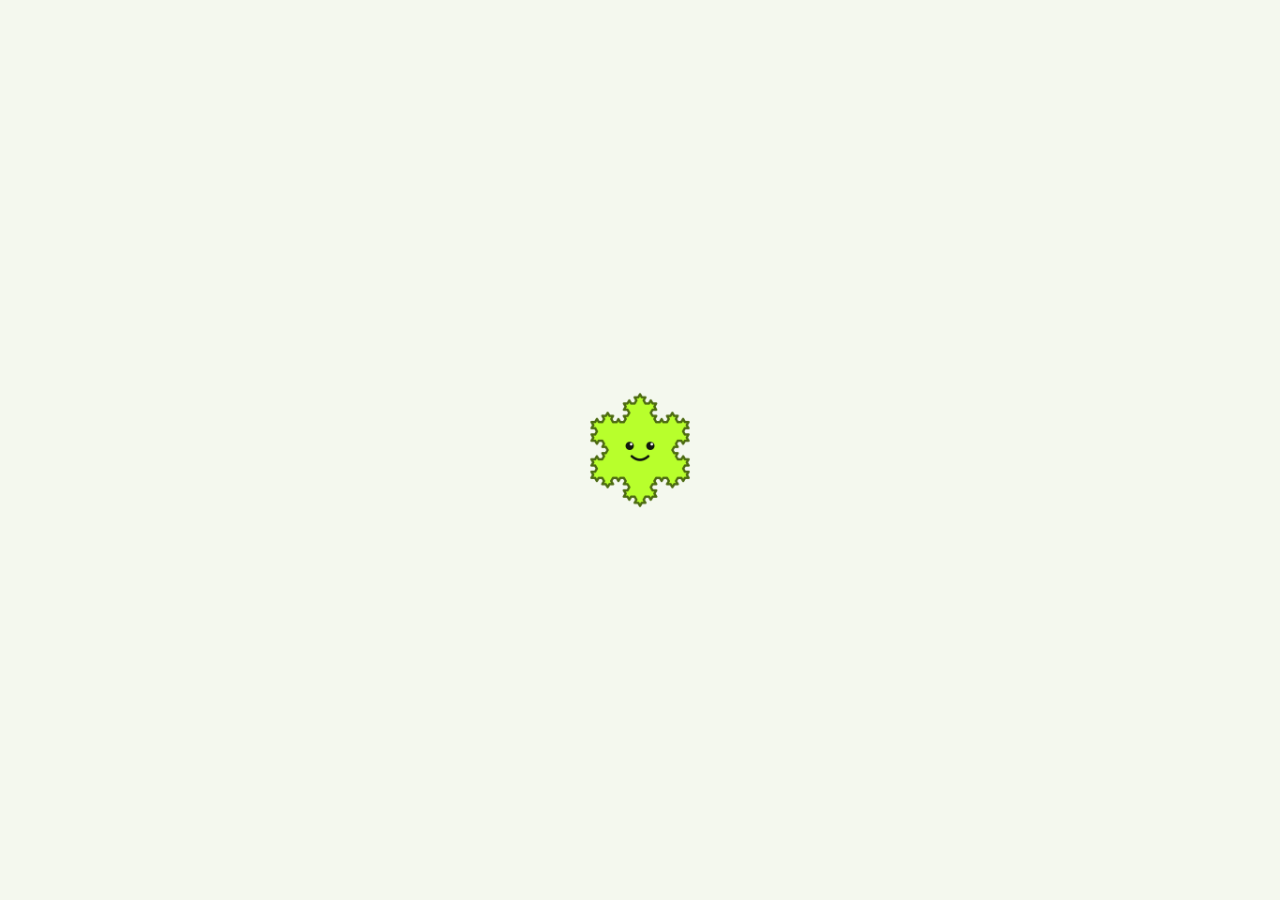
==== commit 6facce73: "Fennet: new name, buddy icon, water-bubble UI, library covers, welcome tour" ====
--- a/index.html
+++ b/index.html
@@ -4,28 +4,30 @@
 <meta charset="utf-8">
 <meta name="viewport" content="width=device-width, initial-scale=1, maximum-scale=1, user-scalable=no, viewport-fit=cover">
 <meta name="theme-color" content="#050705">
-<meta name="description" content="Openpage: free note-taking with handwriting, PDF annotation, audio recordings synced to your notes, and AI study tools. Works offline.">
+<meta name="description" content="Fennet: free note-taking with handwriting, PDF annotation, audio recordings synced to your notes, and AI study tools. Works offline.">
 <meta name="apple-mobile-web-app-capable" content="yes">
 <meta name="mobile-web-app-capable" content="yes">
 <meta name="apple-mobile-web-app-status-bar-style" content="default">
-<meta name="apple-mobile-web-app-title" content="Openpage">
+<meta name="apple-mobile-web-app-title" content="Fennet">
 <!-- Network lock-down: the app may only load its own files, and reach outside services only for features you turn on (Claude AI with your key, YouTube notes). No analytics, ads or trackers. -->
 <meta http-equiv="Content-Security-Policy" content="default-src 'self' openpage:; script-src 'self' openpage: blob: 'wasm-unsafe-eval' https://cdn.jsdelivr.net https://www.youtube.com https://s.ytimg.com; worker-src 'self' openpage: blob:; connect-src 'self' openpage: blob: data: https://api.anthropic.com https://cdn.jsdelivr.net; img-src 'self' openpage: data: blob: https://i.ytimg.com; media-src 'self' openpage: blob: data: mediastream:; style-src 'self' openpage: 'unsafe-inline'; font-src 'self' openpage: data:; frame-src https://www.youtube-nocookie.com https://www.youtube.com; object-src 'none'; base-uri 'none'; form-action 'none'">
 <link rel="manifest" href="manifest.webmanifest">
 <link rel="icon" href="icons/icon-192.png" type="image/png">
 <link rel="apple-touch-icon" href="icons/icon-180.png">
 <link rel="stylesheet" href="styles.css">
-<title>Openpage</title>
+<title>Fennet</title>
 <script type="module" src="js/app.js"></script>
 </head>
 <body>
+<!-- shown until the app is ready; js/app.js fades it out. Same buddy, size and spot as the iPad launch screen. -->
+<div id="splash" aria-hidden="true"><div class="splash-buddy"></div></div>
 
 <div id="library" class="view">
   <aside id="sidebar">
-    <div class="brand"><img src="icons/design/mark.png" alt=""><span class="app-name">Openpage</span><span class="brand-version">v1.0</span><span class="spacer"></span>
+    <div class="brand"><img src="icons/design/buddy.png" alt=""><span class="app-name">Fennet</span><span class="brand-version">v1.0</span><span class="spacer"></span>
       <button id="btn-sync" class="icon-btn small" title="Sync folder" aria-label="Sync folder" data-icon="sync" hidden></button>
       <button id="btn-settings" class="icon-btn small" aria-label="Settings" title="Settings" data-icon="gear"></button></div>
-    <label class="search"><span data-icon="search"></span><input id="search" type="search" placeholder="Search everything…" aria-label="Search notes"><kbd class="kbd">⌘K</kbd></label>
+    <label class="search"><span data-icon="search"></span><input id="search" type="search" placeholder="Search notes" aria-label="Search notes"><kbd class="kbd">⌘K</kbd></label>
     <div class="library-label">LIBRARY</div>
     <nav id="nav"></nav>
     <div class="new-links">
@@ -52,14 +54,15 @@
     </header>
     <div class="library-content">
       <section id="continue-card" class="continue-card" aria-label="Continue your work">
-        <img class="continue-art" src="icons/design/continue.png" alt="">
+        <div class="continue-art" aria-hidden="true"></div>
+        <button id="btn-cover" class="icon-btn cover-btn" type="button" aria-label="Change library cover" title="Change cover" data-icon="image"></button>
         <div class="continue-content"><p class="library-eyebrow" id="continue-label">A LITTLE SPACE FOR BIG IDEAS</p>
           <h2 id="continue-title">Make room for your next idea.</h2>
           <p id="continue-detail">Handwrite, annotate, and bring your thinking together.</p>
           <div class="continue-actions"><button id="btn-continue" class="btn primary"><span data-icon="pen"></span><span id="continue-btn-label">Create your first note</span></button>
             <button id="btn-continue-audio" class="audio-chip" hidden><span data-icon="play"></span><span id="continue-audio-label"></span></button></div>
         </div>
-        <p class="continue-coords" aria-hidden="true">re −0.7453  ·  im +0.1127  ·  zoom ×280</p>
+        <p class="continue-coords" aria-hidden="true"></p>
       </section>
       <p id="note-count" class="visually-hidden" aria-live="polite"></p>
       <div id="grid" class="grid"></div>
--- a/styles.css
+++ b/styles.css
@@ -50,7 +50,7 @@
 }
 .btn:hover { background: var(--surface-2); }
 .btn:disabled { opacity: .5; cursor: default; }
-.btn.primary { background: var(--accent-fill); border-color: var(--accent-fill); color: #fff; }
+.btn.primary { background: var(--accent-fill); border-color: var(--accent-fill); color: var(--on-accent); }
 .btn.primary:hover:not(:disabled) { filter: brightness(1.07); }
 .btn.danger { color: var(--danger); }
 .btn.danger.primary { background: var(--danger); border-color: var(--danger); color: #fff; }
@@ -265,7 +265,7 @@
 .chat-log { display: flex; flex-direction: column; gap: 8px; max-height: 46vh; overflow-y: auto; }
 .msg { padding: 8px 11px; border-radius: 12px; font-size: 13.5px; max-width: 92%; }
 .msg p { margin: 2px 0; } .msg ul { margin: 2px 0; padding-left: 18px; } .msg h4 { margin: 6px 0 2px; }
-.msg.user { background: var(--accent-fill); color: #fff; align-self: flex-end; }
+.msg.user { background: var(--accent-fill); color: var(--on-accent); align-self: flex-end; }
 .msg.assistant { background: var(--surface-2); align-self: flex-start; }
 .chat-input { display: flex; gap: 6px; align-items: flex-end; }
 .flashcard {
@@ -540,7 +540,7 @@
   .rec-dot { animation: none; }
 }
 
-/* Openpage Figma library · HAXhKZC54VpDFj4bjbd2co / 6:6.
+/* Fennet Figma library · HAXhKZC54VpDFj4bjbd2co / 6:6.
    Library tokens are local so the writing surface keeps its chosen appearance. */
 #library { background: var(--bg); color: var(--text); }
 #library #sidebar { width: 272px; padding: max(28px, env(safe-area-inset-top)) 20px max(24px, env(safe-area-inset-bottom)); gap: 4px; }
@@ -727,7 +727,7 @@
   .continue-coords { display: none; }
 }
 
-/* Shared Openpage editor chrome. Body-level tokens also reach portaled menus,
+/* Shared Fennet editor chrome. Body-level tokens also reach portaled menus,
    color pickers, and dialogs; paper and drawing colors remain document-owned. */
 body:has(#workspace:not([hidden])) { color: var(--text); background: var(--bg); }
 #workspace { color: var(--text); }
@@ -980,7 +980,7 @@
 .accent-swatch.custom:not(.on) { background: conic-gradient(#ff6b6b, #ffb547, #b8ff2c, #4ee6c8, #5cb8ff, #b28cff, #ff6fcf, #ff6b6b); }
 .accent-swatch::after { content: ""; position: absolute; inset: -6px; border-radius: 50%; }
 #library .nav-item.active .dot.plain, .storage-dot { background: var(--accent); }
-.continue-art { filter: var(--art-filter, none); }
+.continue-art { pointer-events: none; }
 
 /* ---------- Privacy & security: unlock / onboarding screens, privacy cover, Protected mode ---------- */
 .secure-screen { position: fixed; inset: 0; z-index: 1000; display: grid; place-items: center; padding: 24px;
@@ -1004,7 +1004,7 @@
 body.privacy-cover #library, body.privacy-cover #workspace { filter: blur(28px); }
 /* Protected mode: blur while the screen is being recorded or mirrored */
 body.protected.captured #library, body.protected.captured #workspace { filter: blur(32px); }
-body.protected.captured::after { content: "Openpage is hidden while the screen is recorded (Protected mode)"; position: fixed; inset: 0; display: grid; place-items: center; z-index: 999; color: var(--text); font: 600 18px var(--font); padding: 24px; text-align: center; }
+body.protected.captured::after { content: "Fennet is hidden while the screen is recorded (Protected mode)"; position: fixed; inset: 0; display: grid; place-items: center; z-index: 999; color: var(--text); font: 600 18px var(--font); padding: 24px; text-align: center; }
 .btn.danger { color: var(--danger); border-color: var(--danger); background: transparent; }
 #library .nav-item .shared-mark { display: inline-flex; color: var(--accent); margin-left: -6px; }
 #library .nav-item .shared-mark svg { width: 14px; height: 14px; }
@@ -1032,3 +1032,438 @@
 @media (max-height: 640px) { .lib-mascot { display: none; } }
 .secure-card.lock-choice .btn, .lock-choice .secure-card .btn { width: 100%; min-height: 48px; }
 .secure-screen .btn.ghost { color: var(--text-2); border-color: transparent; background: transparent; }
+.demo-banner { position: fixed; right: 12px; bottom: max(12px, env(safe-area-inset-bottom)); z-index: 40; pointer-events: none;
+  padding: 6px 12px; border-radius: 999px; background: var(--chip-bg); color: var(--accent-on-dark); border: 1px solid var(--border-strong);
+  font: 500 11px "JetBrains Mono", ui-monospace, monospace; letter-spacing: .4px; opacity: .92; }
+
+/* ---------- Review fixes: quick wins ---------- */
+/* library cards: words, not codes; readable meta */
+.page-badge { font-family: var(--display, inherit); font-size: 11px; letter-spacing: 0; }
+#library .card .sub { font-family: var(--display); font-size: 12.5px; letter-spacing: 0; color: var(--text-2); gap: 7px; }
+#library .card .sub .sub-text { min-width: 0; overflow: hidden; text-overflow: ellipsis; white-space: nowrap; }
+#library .card .title { font-size: 15.5px; }
+/* smaller resume card so more notes fit */
+.continue-card { min-height: 148px; }
+.continue-content { padding: 20px 26px; }
+.continue-content h2 { font-size: 23px; margin-bottom: 4px; }
+.continue-content .library-eyebrow { margin-bottom: 6px; }
+.continue-actions { padding-top: 14px; }
+@media (max-width: 1100px) { .continue-card { min-height: 132px; } .continue-content h2 { font-size: 21px; } }
+/* color swatches: white stays visible in light mode; clear selected ring */
+.swatch.color-slot { box-shadow: inset 0 0 0 1px rgba(0, 0, 0, .22), 0 0 0 1px var(--border-strong); }
+.swatch.color-slot.on { box-shadow: inset 0 0 0 1px rgba(0, 0, 0, .22), 0 0 0 2px var(--surface), 0 0 0 4px var(--text); }
+/* editor: quiet title, saved message */
+#workspace .ed-left .ed-title { display: block; flex: 0 1 auto; width: auto; max-width: 220px; min-width: 60px; font: 500 13.5px var(--display, var(--font)); color: var(--text-2); background: transparent; border: 0; padding: 4px 6px; text-overflow: ellipsis; }
+#workspace .ed-left .ed-title:focus { color: var(--text); background: var(--surface-2); }
+.ed-status { display: inline-flex; align-items: center; gap: 6px; flex: none; }
+.saved-chip { font: 500 11.5px var(--display, var(--font)); color: var(--accent); opacity: 0; transition: opacity .25s; }
+.saved-chip.show { opacity: 1; }
+@media (max-width: 900px) { #workspace .ed-left .ed-title { max-width: 120px; } .saved-chip { display: none; } }
+@media (max-width: 600px) { #workspace .ed-left .ed-title { display: none; } }
+
+/* ---------- Pen popover (tap the active tool, or the gear) ---------- */
+.tool-popover { padding: 0; }
+.tool-pop { width: min(340px, calc(100vw - 32px)); max-height: min(560px, calc(100vh - 120px)); overflow-y: auto; display: grid; gap: 14px; padding: 16px; }
+.tp-sec { display: grid; gap: 8px; }
+.tp-label { font: 600 12px var(--display, var(--font)); color: var(--text-2); letter-spacing: .3px; text-transform: uppercase; }
+.tp-styles { display: grid; grid-template-columns: 1fr 1fr; gap: 6px; }
+.tp-style { display: grid; justify-items: start; gap: 2px; min-height: 52px; padding: 6px 8px; border: 1px solid var(--border); border-radius: 10px; background: var(--surface); color: var(--text); font-size: 12.5px; cursor: pointer; text-align: left; }
+.tp-style canvas { max-width: 100%; }
+.tp-style.on { border-color: var(--accent); box-shadow: 0 0 0 1px var(--accent); background: var(--accent-soft); }
+.tp-row { display: flex; align-items: center; gap: 10px; }
+.tp-row .size-range { flex: 1; width: auto; }
+.tp-num { min-width: 36px; text-align: right; font: 500 13px "JetBrains Mono", ui-monospace, monospace; color: var(--text); }
+.tp-presets, .tp-colors { display: flex; flex-wrap: wrap; gap: 8px; align-items: center; }
+.tp-presets .size-btn { width: 40px; height: 40px; }
+.tp-colors .swatch { width: 30px; height: 30px; }
+.tool-pop .btn.ghost.small { justify-self: start; display: inline-flex; gap: 6px; align-items: center; }
+.tool-pop .btn.ghost.small svg { width: 16px; height: 16px; }
+/* color picker: palette slots across the top */
+.cp-slots-label { font-size: 12px; color: var(--text-2); }
+.cp-slots { display: flex; gap: 8px; margin-bottom: 4px; }
+.cp-slot { width: 28px; height: 28px; box-shadow: inset 0 0 0 1px rgba(0, 0, 0, .22), 0 0 0 1px var(--border-strong); }
+.cp-slot.on { box-shadow: inset 0 0 0 1px rgba(0, 0, 0, .22), 0 0 0 2px var(--surface), 0 0 0 4px var(--text); }
+.tool-pop .tp-style { display: flex; flex-direction: column; align-items: flex-start; justify-content: center; gap: 2px; min-height: 0; height: auto; }
+.tool-pop .tp-style span { white-space: nowrap; overflow: hidden; text-overflow: ellipsis; max-width: 100%; }
+.tool-pop { max-height: min(560px, calc(100vh - 110px)); }
+
+/* ---------- Study Stack flashcards (all 3D stays inside .stack) ---------- */
+.stack-wrap { display: grid; gap: 12px; outline: none; border-radius: 16px; }
+.stack-wrap:focus-visible { box-shadow: 0 0 0 2px var(--accent); }
+.stack-body { display: grid; gap: 12px; }
+.stack-pos { margin: 0; font: 500 12px "JetBrains Mono", ui-monospace, monospace; color: var(--text-2); letter-spacing: .3px; }
+.stack { position: relative; width: min(100%, 360px); justify-self: center; perspective: 1100px; padding: 0 8px 10px 0;
+  --tilt-x: 0deg; --tilt-y: 0deg; }
+.stack-back { position: absolute; inset: 0 8px 10px 0; border-radius: 18px; background: var(--surface-2); border: 1px solid var(--border-strong); }
+.stack-back.b1 { transform: translate(4px, 5px) rotate(.8deg); opacity: .9; }
+.stack-back.b2 { transform: translate(8px, 10px) rotate(-.6deg); opacity: .65; }
+.stack[data-left="1"] .b2, .stack[data-left="0"] .b2, .stack[data-left="0"] .b1 { display: none; }
+.scard { position: relative; display: grid; min-height: 220px; transform-style: preserve-3d; cursor: pointer;
+  transform: rotateX(var(--tilt-x)) rotateY(var(--tilt-y)); transition: transform .3s cubic-bezier(.2, .7, .2, 1), opacity .22s ease; }
+.scard.flipped { transform: rotateX(var(--tilt-x)) rotateY(calc(180deg + var(--tilt-y))); }
+.scard.no-anim { transition: none; }
+.scard .face { grid-area: 1 / 1; display: flex; flex-direction: column; gap: 10px; min-height: 220px; max-height: min(52vh, 440px); overflow-y: auto;
+  padding: 18px 20px; border-radius: 18px; background: var(--surface); border: 1px solid var(--border-strong); box-shadow: 0 1px 2px #0000001a, 0 10px 28px var(--shade);
+  backface-visibility: hidden; -webkit-backface-visibility: hidden; color: var(--text); cursor: text; -webkit-user-select: text; user-select: text; }
+.scard .face.back { transform: rotateY(180deg); background: color-mix(in srgb, var(--surface) 92%, var(--accent-fill)); }
+.face-label { font: 600 11px var(--display, var(--font)); letter-spacing: .6px; text-transform: uppercase; color: var(--text-2); }
+.face-text { font: 500 18px/1.45 var(--display, var(--font)); overflow-wrap: anywhere; }
+.face.back .face-text { font-weight: 400; font-size: 16.5px; }
+.face-note { margin: 0; font-size: 14px; color: var(--text-2); }
+.face-meta { margin-top: auto; font: 500 11px "JetBrains Mono", ui-monospace, monospace; color: var(--text-2); }
+.scard.enter { animation: card-lift .26s cubic-bezier(.2, .7, .2, 1); }
+.scard.leave-got { transform: translateX(46px) rotate(4deg); opacity: 0; transition-duration: .22s; }
+.scard.leave-again { transform: translate(-28px, 14px) rotate(-3deg); opacity: 0; transition-duration: .22s; }
+@keyframes card-lift { from { transform: translateY(10px) scale(.97); opacity: .4; } to { transform: none; opacity: 1; } }
+.stack-controls { display: grid; gap: 8px; }
+.stack-row { display: flex; gap: 8px; }
+.stack-row .btn { flex: 1; min-height: 44px; }
+.stack-row .btn.ghost { flex: 0 0 auto; }
+.stack-again { border-color: var(--border-strong); }
+.stack-done { display: grid; gap: 8px; padding: 18px; border: 1px solid var(--border-strong); border-radius: 18px; background: var(--surface); }
+.stack-done h3 { margin: 0; }
+.stack-done p { margin: 0; }
+@media (prefers-reduced-motion: reduce) { .scard, .scard.enter, .scard.leave-got, .scard.leave-again { transition: opacity .12s; animation: none; transform: none; } .scard.flipped .front { visibility: hidden; } .scard.flipped .back { transform: none; } .scard:not(.flipped) .back { visibility: hidden; } }
+body.reduce-card-motion .scard, body.reduce-card-motion .scard.enter, body.reduce-card-motion .scard.leave-got, body.reduce-card-motion .scard.leave-again { transition: opacity .12s; animation: none; transform: none; }
+body.reduce-card-motion .scard.flipped .front, body.reduce-card-motion .scard:not(.flipped) .back { visibility: hidden; }
+body.reduce-card-motion .scard.flipped .back { transform: none; }
+
+/* ---------- Learn: one place for Summary · Chat · Practice ---------- */
+.learn-head { display: grid; gap: 10px; padding: 4px 0 6px; }
+.learn-head h2 { margin: 0; font: 700 20px var(--display, var(--font)); }
+.learn-seg { display: flex; width: 100%; }
+.learn-seg button { flex: 1; min-height: 40px; }
+.learn-source .row { gap: 10px; align-items: center; }
+.learn-source select { flex: 1; min-width: 0; }
+.callout.connect-ai { display: grid; gap: 6px; }
+.callout.connect-ai p { margin: 0; font-size: 13px; }
+.callout.connect-ai .btn { justify-self: start; }
+.practice-back { justify-self: start; margin: 4px 0 -4px; }
+.practice-foot { align-items: center; gap: 8px; flex-wrap: wrap; }
+.learn-chat { display: flex; flex-direction: column; min-height: 50vh; }
+.learn-chat .chat-log { flex: 1; }
+.learn-chat .chat-input { position: sticky; bottom: 0; background: var(--surface); padding-top: 8px; }
+
+/* ---------- Side panel: 320–360 px, collapsible to an edge tab, dock left or right ---------- */
+#workspace .pane .side { width: clamp(320px, 30vw, 360px); max-width: calc(100% - 24px); }
+#workspace .pane.side-left .side { right: auto; left: 12px; }
+.side-nav-tools { display: inline-flex; align-items: center; gap: 2px; margin-left: auto; }
+.side-collapse svg { transform: rotate(-90deg); }
+.pane.side-left .side-collapse svg { transform: rotate(90deg); }
+.side-edge { display: none; }
+#workspace .pane.side-collapsed .side { width: 44px; padding: 0; overflow: hidden; }
+#workspace .pane.side-collapsed .side > :not(.side-edge) { display: none; }
+#workspace .pane.side-collapsed .side-edge { display: flex; flex-direction: column; align-items: center; gap: 10px; width: 44px; height: 100%; padding: 14px 0;
+  border: 0; background: transparent; color: var(--accent); cursor: pointer; }
+.side-edge svg { width: 20px; height: 20px; }
+.side-edge-label { writing-mode: vertical-rl; font: 600 12px var(--display, var(--font)); letter-spacing: .4px; color: var(--text-2); }
+#workspace .pane.side-collapsed.side-open .floating-palette { max-width: calc(100% - 24px); }
+/* Outline: navigation first */
+.outline-head { margin: 2px 0 8px; font: 700 18px var(--display, var(--font)); }
+.side-body input[type="search"] { min-height: 40px; }
+.outline-modes.seg { display: flex; width: 100%; margin: 8px 0; }
+.outline-modes.seg button { flex: 1; min-height: 38px; }
+.outline-line { display: flex; align-items: baseline; gap: 8px; width: 100%; }
+.outline-page-title { flex: 1; min-width: 0; overflow: hidden; text-overflow: ellipsis; white-space: nowrap; }
+.outline-num { flex: none; font: 500 12px "JetBrains Mono", ui-monospace, monospace; color: var(--text-2); }
+.outline-page.heading .outline-page-title { font-weight: 700; color: var(--text); }
+.outline-page.extracted .outline-page-title { font-weight: 400; color: var(--text-2); }
+.outline-page.compact .outline-preview { display: none; }
+
+/* ---------- Settings: sections with a pinned header and Done ---------- */
+dialog.settings-modal { width: min(640px, calc(100vw - 32px)); max-height: min(86vh, 760px); padding: 0; overflow: hidden; }
+dialog.settings-modal form { display: grid; grid-template-rows: auto auto 1fr auto; max-height: inherit; height: min(86vh, 760px); }
+dialog.settings-modal form > h2 { margin: 0; padding: 18px 22px 6px; }
+dialog.settings-modal .body { display: contents; }
+.settings-nav { display: flex; gap: 6px; overflow-x: auto; scrollbar-width: none; padding: 8px 22px 12px; border-bottom: 1px solid var(--border); }
+.settings-nav::-webkit-scrollbar { display: none; }
+.settings-nav button { flex: none; min-height: 40px; padding: 0 14px; border: 1px solid var(--border); border-radius: 999px; background: var(--surface-2); color: var(--text-2); font: 500 14px var(--display, var(--font)); cursor: pointer; }
+.settings-nav button.on { background: var(--accent-fill); border-color: var(--accent-fill); color: var(--on-accent); }
+.settings-panel { overflow-y: auto; padding: 16px 22px; display: grid; align-content: start; gap: 18px; }
+.settings-panel .field { gap: 10px; }
+.settings-panel .field > span:first-child { font: 700 17px var(--display, var(--font)) !important; }
+.settings-panel small { font-size: 13px; line-height: 1.45; color: var(--text-2); }
+.settings-panel select, .settings-panel input[type="text"], .settings-panel input[type="password"] { min-height: 44px; font-size: 15px; }
+.settings-panel .btn { min-height: 44px; }
+.settings-panel .btn.danger { margin-top: 18px; }
+dialog.settings-modal .actions { padding: 12px 22px 16px; border-top: 1px solid var(--border); background: var(--surface); }
+/* switches in the app's own colors */
+.check { display: flex; align-items: center; gap: 12px; min-height: 44px; font-size: 15px; cursor: pointer; }
+.check input[type="checkbox"] { appearance: none; -webkit-appearance: none; flex: none; position: relative; width: 44px; height: 26px; margin: 0; border-radius: 999px;
+  background: var(--surface-3); border: 1px solid var(--border-strong); cursor: pointer; transition: background-color .15s; }
+.check input[type="checkbox"]::after { content: ""; position: absolute; top: 2px; left: 2px; width: 20px; height: 20px; border-radius: 50%; background: var(--text-2); transition: transform .15s, background-color .15s; }
+.check input[type="checkbox"]:checked { background: var(--accent-fill); border-color: var(--accent-fill); }
+.check input[type="checkbox"]:checked::after { transform: translateX(18px); background: var(--on-accent); }
+.check input[type="checkbox"]:focus-visible { outline: 2.5px solid var(--accent); outline-offset: 2px; }
+
+/* ---- Fennet brand: splash, sidebar logo, About banner (art from tools/render-julia.mjs) */
+/* the opening screen: just the buddy, centered at 120 pt like the native launch screen (LaunchBuddy) */
+#splash { position: fixed; inset: 0; z-index: 3000;   /* above the lock and welcome screens */ display: grid; place-items: center;
+  background: #F4F8EE; transition: opacity .45s ease, visibility .45s; }
+#splash .splash-buddy { width: 120px; height: 120px; background: url(icons/design/buddy.png) center / contain no-repeat; }
+#splash.gone { opacity: 0; visibility: hidden; pointer-events: none; }
+@media (prefers-color-scheme: dark) { :root:not([data-theme="light"]) #splash { background: #0C110C; } }
+:root[data-theme="dark"] #splash { background: #0C110C; }
+#library .brand img { filter: var(--art-filter, none); }
+@media (prefers-reduced-motion: reduce) { #splash { transition: none; } }
+
+#library .brand img { width: 34px; height: 34px; object-fit: contain; border: 0; border-radius: 0; }
+.continue-art { object-position: 62% 50%; }
+
+.about-logo { aspect-ratio: 8 / 3; border-radius: 16px; margin-bottom: 12px; border: 1px solid var(--border);
+  background: url(icons/design/logo-full-light.jpg) center / cover; filter: var(--art-filter, none); }
+@media (prefers-color-scheme: dark) { :root:not([data-theme="light"]) .about-logo { background-image: url(icons/design/logo-full-dark.jpg); } }
+:root[data-theme="dark"] .about-logo { background-image: url(icons/design/logo-full-dark.jpg); }
+
+/* ---- Water-bubble UI (design/bubble.html) ------------------------------------------------------------
+   Three materials, all drawn with gradients and shadows (no images, no extra elements):
+     bubble – everything you tap: a domed shine, a glassy rim, stacked thickness, a soft shadow; sinks when pressed
+     tray   – fields, search, toolbars and segmented controls: recessed, so the bubbles sit in them
+     glass  – cards, dialogs, menus and panels: a lit top edge, a faint sheen and a soft lift
+   Note pages stay flat paper. ":is(#_, html):is(#_, html)" never matches #_ but gives these rules the strength of
+   two ids, so they beat the older #library / #workspace overrides without rewriting them. The control lists sit in
+   :where() (no extra strength), so the state rules below (primary, selected, right/wrong…) still win over the base. */
+:root { --bub-pill: #fbfcf8; --bub-tray: #e2e9d8; --bub-shade: 60 80 40; --bub-drop: 40 60 20; --bub-rim: .9; --bub-sheen: .5; --bub-g: 1; --bub-d: 4px; }
+@media (prefers-color-scheme: dark) { :root:not([data-theme="light"]) { --bub-pill: #353b35; --bub-tray: #080b08; --bub-shade: 0 0 0; --bub-drop: 0 0 0; --bub-rim: .1; --bub-sheen: .05; } }
+:root[data-theme="dark"] { --bub-pill: #353b35; --bub-tray: #080b08; --bub-shade: 0 0 0; --bub-drop: 0 0 0; --bub-rim: .1; --bub-sheen: .05; }
+
+/* ===== bubble ===== */
+:is(#_, html):is(#_, html) :where(
+  .btn:not(.ghost), .filter-chip, .settings-nav button, .head-btn, .audio-chip, .brush-chip, .fav-pen, .gal-cats button,
+  .learn-action, .rec-chip, .size-btn, .choice-btn, .choice, .tp-style, .page-foot button, #workspace .tool-next,
+  .icon-btn:not(.card .icon-btn, .nav-item .icon-btn, .rec-chip .icon-btn),
+  .seg button.on, .side-tabs [role="tab"].on, #workspace .tools button.on, .nav-item.active
+) {
+  --c: var(--bub-pill);
+  --bub-raise:
+    inset 0 1.5px 0 rgb(255 255 255 / calc(.55 * var(--bub-g))),
+    inset 0 0 0 1px color-mix(in oklab, var(--c), white 16%),
+    inset 0 -4px 7px rgb(0 0 0 / calc(.13 * var(--bub-g))),
+    0 calc(var(--bub-d) * .25) 0 color-mix(in oklab, var(--c), black 22%),
+    0 calc(var(--bub-d) * .5) 0 color-mix(in oklab, var(--c), black 30%),
+    0 calc(var(--bub-d) * .75) 0 color-mix(in oklab, var(--c), black 38%),
+    0 var(--bub-d) 0 color-mix(in oklab, var(--c), black 46%),
+    0 calc(var(--bub-d) + 1px) 1px rgb(var(--bub-drop) / .28),
+    0 calc(var(--bub-d) + 9px) 18px -8px rgb(var(--bub-drop) / .5);
+  border-color: transparent;
+  background:
+    radial-gradient(88% 62% at 50% 0%, rgb(255 255 255 / calc(.4 * var(--bub-g))) 0%, rgb(255 255 255 / calc(.09 * var(--bub-g))) 58%, rgb(255 255 255 / 0) 60%),
+    radial-gradient(60% 40% at 50% 108%, rgb(255 255 255 / calc(.16 * var(--bub-g))), rgb(255 255 255 / 0) 70%),
+    linear-gradient(180deg, color-mix(in oklab, var(--c), white 18%) 0%, var(--c) 46%, color-mix(in oklab, var(--c), black 9%) 100%);
+  box-shadow: var(--bub-raise);
+  transform: translateY(0); filter: none;
+  transition: transform .14s cubic-bezier(.3, .7, .4, 1), box-shadow .14s, background .2s, color .2s;
+}
+/* pill shapes */
+:is(#_, html):is(#_, html) :where(.btn:not(.ghost), .filter-chip, .settings-nav button, .audio-chip, .rec-chip, .gal-cats button, .page-foot button,
+  .icon-btn:not(.card .icon-btn, .nav-item .icon-btn, .rec-chip .icon-btn), .seg button.on) { border-radius: 999px; }
+:is(#_, html):is(#_, html) :where(.head-btn, .nav-item.active, .side-tabs [role="tab"].on, .size-btn, .learn-action, .tp-style) { border-radius: 14px; }
+:is(#_, html):is(#_, html) :where(.choice-btn, .choice) { border-radius: 18px; }
+:is(#_, html):is(#_, html) #workspace .tools button.on { --bub-d: 3px; border-radius: 12px; }
+:is(#_, html):is(#_, html) .icon-btn:not(.card .icon-btn, .nav-item .icon-btn, .rec-chip .icon-btn) { --bub-d: 3px; }
+@media (hover: hover) { :is(#_, html):is(#_, html) :where(.btn:not(.ghost):not(:disabled), .filter-chip, .settings-nav button, .head-btn, .icon-btn:not(:disabled), .choice-btn:not(:disabled), .gal-cats button, .learn-action):not(.primary, .on, .selected, .right, .wrong, .stack-again, [aria-pressed="true"]):hover { --c: color-mix(in oklab, var(--bub-pill), white 6%); } }
+
+/* filled states */
+:is(#_, html):is(#_, html) :where(.btn.primary, .filter-chip.selected, .settings-nav button.on, #workspace .tools button.on, .seg button.on, .side-tabs [role="tab"].on,
+  .gal-cats button.on, .size-btn.on, .icon-btn.on, .head-btn[aria-pressed="true"]) { --c: var(--accent-fill); color: var(--on-accent); }
+:is(#_, html):is(#_, html) .btn.primary:hover:not(:disabled) { --c: color-mix(in oklab, var(--accent-fill), white 8%); }
+:is(#_, html):is(#_, html) :where(.fav-pen.on, .rec-chip.on, .choice.on) { --c: color-mix(in oklab, var(--bub-pill), var(--accent-fill) 30%); }
+:is(#_, html):is(#_, html) .btn.danger:not(.primary) { color: var(--danger); }
+:is(#_, html):is(#_, html) .btn.danger.primary { --c: var(--danger); color: #fff; }
+:is(#_, html):is(#_, html) .choice-btn.right { --c: color-mix(in oklab, var(--bub-pill), var(--ok) 26%); }
+:is(#_, html):is(#_, html) .choice-btn.wrong { --c: color-mix(in oklab, var(--bub-pill), var(--danger) 22%); }
+:is(#_, html):is(#_, html) .stack-again { --c: color-mix(in oklab, var(--bub-pill), #ff7a6b 14%); }
+:is(#_, html):is(#_, html) .nav-item.active { color: var(--text); }
+:is(#_, html):is(#_, html) .icon-btn:disabled { background: transparent; box-shadow: none; }
+
+/* pressed: the bubble sinks into its own thickness */
+:is(#_, html):is(#_, html) :where(.btn:not(.ghost):not(:disabled), .filter-chip, .settings-nav button, .head-btn, .audio-chip, .brush-chip, .fav-pen, .gal-cats button,
+  .learn-action, .rec-chip, .size-btn, .choice-btn:not(:disabled), .choice, .tp-style, .page-foot button, #workspace .tool-next,
+  .icon-btn:not(:disabled):not(.card .icon-btn, .nav-item .icon-btn, .rec-chip .icon-btn), #workspace .tools button.on):active {
+  transform: translateY(calc(var(--bub-d) * .7));
+  box-shadow: inset 0 1.5px 0 rgb(255 255 255 / calc(.4 * var(--bub-g))), inset 0 0 0 1px color-mix(in oklab, var(--c), white 12%), inset 0 -2px 5px rgb(0 0 0 / .2),
+    0 calc(var(--bub-d) * .3) 0 color-mix(in oklab, var(--c), black 40%), 0 calc(var(--bub-d) * .3 + 3px) 8px -4px rgb(var(--bub-drop) / .5);
+}
+:is(#_, html):is(#_, html) :where(.btn, .filter-chip, .settings-nav button, .icon-btn, .head-btn, .choice-btn):focus-visible { outline: 2.5px solid var(--accent); outline-offset: 3px; }
+:is(#_, html):is(#_, html) :where(.filter-chip, .settings-nav button, .stack-row .btn) { font-weight: 600; }
+:is(#_, html):is(#_, html) .stack-row .btn { min-height: 50px; font-size: 15px; }
+/* room for the thickness so rows don't collide */
+.library-filters, .settings-nav, .stack-row, .stack-controls, .learn-actions, .gal-cats { padding-bottom: calc(var(--bub-d) + 2px); }
+
+/* ===== tray ===== */
+:is(#_, html):is(#_, html) :where(.search, input[type="text"], input[type="search"]:not(.search input), input[type="password"], input[type="number"], input[type="email"], input[type="url"],
+  select, textarea, .seg, .learn-seg, .side-tabs, #workspace .tools, .storage-bar, .cp-num input) {
+  border-color: transparent;
+  background: linear-gradient(180deg, color-mix(in oklab, var(--bub-tray), black 10%), var(--bub-tray));
+  box-shadow: inset 0 2px 5px rgb(var(--bub-shade) / .38), inset 0 -1px 0 rgb(255 255 255 / .07), 0 1px 0 rgb(255 255 255 / .05);
+}
+:is(#_, html):is(#_, html) .search input { background: transparent; box-shadow: none; border: 0; }
+:is(#_, html):is(#_, html) :where(.seg, .learn-seg) { border-radius: 999px; padding: 3px; gap: 2px; overflow: visible; }
+:is(#_, html):is(#_, html) .seg button { border-radius: 999px; }
+:is(#_, html):is(#_, html) .side-tabs { border-radius: 18px; margin: 6px; border-bottom: 0; }
+:is(#_, html):is(#_, html) #workspace .tools { border: 0; }
+:is(#_, html):is(#_, html) .storage-bar span { background: linear-gradient(180deg, color-mix(in oklab, var(--accent-fill), white 25%), var(--accent-fill)); border-radius: 999px; }
+:is(#_, html):is(#_, html) :where(input, select, textarea):focus-visible { outline: 2.5px solid var(--accent); outline-offset: 2px; }
+
+/* ===== glass ===== */
+:is(#_, html):is(#_, html) :where(dialog.modal, .menu, .selmenu, .cpicker, .secure-card, .storage-card, .callout, .stack-done, .scard .face, .flashcard, .learn-source,
+  .pm-page, #workspace .floating-palette, #workspace .ed-right, #workspace .side-sec, .continue-card, .replay-banner, .demo-banner, .outline-page) {
+  border-color: transparent;
+  background-image: linear-gradient(180deg, rgb(255 255 255 / var(--bub-sheen)), rgb(255 255 255 / 0) 38%);
+  box-shadow:
+    inset 0 1px 0 rgb(255 255 255 / var(--bub-rim)),
+    inset 0 0 0 1px var(--border),
+    0 2px 0 rgb(var(--bub-drop) / .1),
+    0 18px 38px -18px rgb(var(--bub-drop) / .5);
+}
+:is(#_, html):is(#_, html) :where(dialog.modal, .menu, .selmenu, .cpicker) { box-shadow: inset 0 1px 0 rgb(255 255 255 / var(--bub-rim)), inset 0 0 0 1px var(--border-strong), 0 24px 60px -20px rgb(var(--bub-drop) / .7); }
+/* note thumbnails keep their picture; they just get the lit edge and lift */
+:is(#_, html):is(#_, html) #library .card .thumb { border-color: transparent; box-shadow: inset 0 0 0 1px var(--border), 0 2px 0 rgb(var(--bub-drop) / .12), 0 14px 26px -16px rgb(var(--bub-drop) / .55); }
+:is(#_, html):is(#_, html) #library .card:hover .thumb { box-shadow: inset 0 0 0 2px var(--accent), 0 2px 0 rgb(var(--bub-drop) / .12), 0 18px 30px -16px rgb(var(--bub-drop) / .6); }
+:is(#_, html):is(#_, html) .continue-card { background-image: none; }   /* has its own art */
+
+/* switches: a recessed track and a glossy bubble knob */
+.check input[type="checkbox"] { width: 52px; height: 30px; border: 0;
+  background: linear-gradient(180deg, color-mix(in oklab, var(--bub-tray), black 16%), var(--bub-tray));
+  box-shadow: inset 0 2px 5px rgb(var(--bub-shade) / .5), inset 0 -1px 0 rgb(255 255 255 / .08); }
+.check input[type="checkbox"]:checked { background: linear-gradient(180deg, color-mix(in oklab, var(--accent-fill), black 22%), var(--accent-fill)); }
+.check input[type="checkbox"]::after, .check input[type="checkbox"]:checked::after { top: 3px; left: 3px; width: 24px; height: 24px;
+  background: radial-gradient(circle at 50% 28%, rgb(255 255 255 / .55), rgb(255 255 255 / 0) 55%), linear-gradient(180deg, color-mix(in oklab, var(--bub-pill), white 22%), color-mix(in oklab, var(--bub-pill), black 8%));
+  box-shadow: inset 0 0 0 1px color-mix(in oklab, var(--bub-pill), white 18%), 0 2px 0 color-mix(in oklab, var(--bub-pill), black 40%), 0 4px 8px -2px rgb(var(--bub-drop) / .5); }
+.check input[type="checkbox"]:checked::after { transform: translateX(22px); }
+
+@media (prefers-reduced-motion: reduce) { :is(#_, html):is(#_, html) :where(.btn, .filter-chip, .settings-nav button, .icon-btn, .head-btn, #workspace .tools button) { transition: none; } }
+@media (prefers-contrast: more) { :root { --bub-g: .3; --bub-sheen: 0; } }
+
+/* ---- Library cover (js/covers.js) ---- */
+.continue-art { overflow: hidden; }
+.cover-photo { position: absolute; inset: 0; width: 100%; height: 100%; object-fit: cover; object-position: 62% 50%; }
+.cover-photo.fractal { filter: var(--art-filter, none); }
+.cover-bg { position: absolute; inset: 0; }
+/* fractal shapes tinted with the accent (or their own --ink) */
+.cover-mask { position: absolute; background: var(--ink, var(--accent-fill)); -webkit-mask: var(--src) center / 100% 100% no-repeat; mask: var(--src) center / 100% 100% no-repeat;
+  filter: drop-shadow(0 0 10px color-mix(in oklab, var(--ink, var(--accent-fill)), transparent 55%)); }
+/* plain colors and gradients don't need the dark wash; light covers flip the card to dark text */
+.continue-card.cover-plain::before { background: linear-gradient(90deg, rgb(0 0 0 / .22), rgb(0 0 0 / 0) 70%); }
+.continue-card.cover-light { --bub-pill: #fbfcf8; --bub-drop: 40 60 20; --bg: #F4F8EE; --text: #0C110C; --text-2: #34432c; --muted: #34432c; --border-strong: #c9d4bb; --accent: #2f5a00; color-scheme: light; }
+.continue-card.cover-light::before { background: linear-gradient(90deg, rgb(255 255 255 / .62), rgb(255 255 255 / .25) 45%, rgb(255 255 255 / 0) 75%); }
+.continue-card.cover-light.cover-plain::before { background: none; }
+.cover-btn { position: absolute; top: 14px; right: 14px; z-index: 1; }
+.continue-coords[hidden] { display: none; }
+
+dialog.cover-modal { width: min(720px, calc(100vw - 32px)); }
+.cover-picker { display: grid; gap: 16px; }
+.cover-tabs { justify-self: start; max-width: 100%; overflow-x: auto; }
+.cover-tabs button { min-height: 40px; padding: 0 16px; font-weight: 600; }
+.cover-grid { display: grid; grid-template-columns: repeat(auto-fill, minmax(150px, 1fr)); gap: 16px 14px; }
+.cover-grid[hidden], .cover-mine[hidden] { display: none; }
+.cover-tile { position: relative; display: grid; gap: 6px; padding: 0; border: 0; background: none; cursor: pointer; color: var(--text-2); font-size: 12.5px; text-align: left; }
+.cover-tile .cover-tile-art { position: relative; display: block; aspect-ratio: 16 / 8; border-radius: 14px; overflow: hidden; isolation: isolate;
+  box-shadow: inset 0 0 0 1px var(--border), 0 2px 0 rgb(var(--bub-drop) / .12), 0 10px 20px -12px rgb(var(--bub-drop) / .5); transition: box-shadow .15s, transform .14s; }
+.cover-tile[aria-pressed="true"] .cover-tile-art { box-shadow: 0 0 0 3px var(--accent-fill), 0 10px 22px -10px rgb(var(--bub-drop) / .6); }
+.cover-tile[aria-pressed="true"] { color: var(--text); font-weight: 600; }
+.cover-tile:active .cover-tile-art { transform: translateY(2px); }
+.cover-tile:focus-visible { outline: none; }
+.cover-tile:focus-visible .cover-tile-art { outline: 2.5px solid var(--accent); outline-offset: 3px; }
+.cover-tile.custom .cover-tile-art::after { content: "+"; position: absolute; right: 8px; bottom: 6px; width: 26px; height: 26px; display: grid; place-items: center; border-radius: 50%;
+  background: rgb(255 255 255 / .85); color: #0C110C; font: 700 18px/1 var(--font); }
+.cover-tile-name { overflow: hidden; text-overflow: ellipsis; white-space: nowrap; }
+.cover-mine { display: grid; gap: 12px; }
+.cover-mine-actions { display: flex; flex-wrap: wrap; gap: 10px; padding-bottom: 6px; }
+.cover-mine-actions .btn { display: inline-flex; align-items: center; gap: 8px; min-height: 44px; }
+.cover-mine-actions svg { width: 18px; height: 18px; }
+
+/* ---- Welcome tour (js/intro.js) ---- */
+dialog.intro { width: min(560px, calc(100vw - 32px)); padding: 0; overflow: hidden; }
+.intro-body { position: relative; display: grid; gap: 14px; padding: 26px 26px 22px; }
+.intro-skip { position: absolute; top: 12px; right: 12px; z-index: 1; }
+.intro-stage { display: grid; justify-items: center; text-align: center; gap: 10px; min-height: 340px; align-content: start; touch-action: pan-y; }
+.intro-stage.in-right { animation: intro-in-right .32s cubic-bezier(.2, .7, .2, 1); }
+.intro-stage.in-left { animation: intro-in-left .32s cubic-bezier(.2, .7, .2, 1); }
+@keyframes intro-in-right { from { opacity: 0; transform: translateX(36px); } to { opacity: 1; transform: none; } }
+@keyframes intro-in-left { from { opacity: 0; transform: translateX(-36px); } to { opacity: 1; transform: none; } }
+.intro-buddy { width: 112px; height: 98px; }
+.intro-stage.first { align-content: center; }
+.intro-stage.first .intro-buddy { width: 176px; height: 154px; margin-bottom: 8px; }
+.intro-buddy svg { width: 100%; height: 100%; overflow: visible; }
+.intro-buddy .m-body { fill: var(--accent-fill); stroke: color-mix(in srgb, var(--accent-fill) 42%, #000); stroke-width: 2.2; stroke-linejoin: round; }
+.intro-art { min-height: 120px; display: grid; place-items: center; width: 100%; }
+.intro-art:has(.intro-hero) { min-height: 0; }
+.intro h2 { margin: 6px 0 0; font: 700 25px/1.2 "Space Grotesk", var(--font); letter-spacing: -.02em; }
+.intro-text { margin: 0; max-width: 42ch; color: var(--text-2); font-size: 15.5px; line-height: 1.5; }
+/* little bubble illustrations of the real controls */
+.intro-tray { display: flex; gap: 10px; padding: 12px 14px calc(12px + var(--bub-d)); border-radius: 22px;
+  background: linear-gradient(180deg, color-mix(in oklab, var(--bub-tray), black 10%), var(--bub-tray)); box-shadow: inset 0 2px 5px rgb(var(--bub-shade) / .38), inset 0 -1px 0 rgb(255 255 255 / .07); }
+.intro-tray.stack { flex-direction: column; width: min(300px, 100%); }
+.intro-bub { pointer-events: none; display: inline-flex; align-items: center; gap: 10px; min-height: 44px; padding: 0 18px; font-weight: 600; }
+.intro-bub.round { width: 46px; padding: 0; justify-content: center; }
+:is(#_, html):is(#_, html) .intro-bub.on { --c: var(--accent-fill); color: var(--on-accent); }
+.intro-tray.stack .intro-bub { justify-content: flex-start; min-height: 48px; }
+.intro-bub svg { width: 20px; height: 20px; flex: none; }
+.intro-study { display: grid; gap: 14px; width: min(320px, 100%); }
+.intro-card { display: grid; gap: 4px; padding: 16px 18px; border-radius: 18px; text-align: left; background: var(--surface);
+  box-shadow: inset 0 1px 0 rgb(255 255 255 / var(--bub-rim)), inset 0 0 0 1px var(--border), 0 14px 26px -16px rgb(var(--bub-drop) / .55); }
+.intro-card small { font: 600 11px var(--font); letter-spacing: .08em; color: var(--text-2); }
+.intro-card b { font: 600 18px "Space Grotesk", var(--font); }
+.intro-row { display: grid; grid-template-columns: 1fr 1fr; gap: 12px; padding-bottom: var(--bub-d); }
+.intro-lock { width: 104px; height: 104px; display: grid; place-items: center; border-radius: 50%; color: var(--on-accent);
+  background: radial-gradient(88% 62% at 50% 0%, rgb(255 255 255 / .42), rgb(255 255 255 / .08) 58%, rgb(255 255 255 / 0) 60%), linear-gradient(180deg, color-mix(in oklab, var(--accent-fill), white 18%), var(--accent-fill) 46%, color-mix(in oklab, var(--accent-fill), black 10%));
+  box-shadow: inset 0 1.5px 0 rgb(255 255 255 / .55), 0 5px 0 color-mix(in oklab, var(--accent-fill), black 45%), 0 16px 26px -10px rgb(var(--bub-drop) / .55); }
+.intro-lock svg { width: 46px; height: 46px; }
+.intro-yours { display: grid; gap: 14px; justify-items: center; }
+.intro-yours .accent-row { justify-content: center; }
+.intro-yours .btn { display: inline-flex; align-items: center; gap: 8px; min-height: 44px; }
+.intro-yours .btn svg { width: 18px; height: 18px; }
+.intro-dots { display: flex; justify-content: center; gap: 4px; }
+.intro-dot { width: 28px; height: 28px; border: 0; background: none; cursor: pointer; display: grid; place-items: center; padding: 0; }
+.intro-dot::after { content: ""; width: 8px; height: 8px; border-radius: 999px; background: var(--border-strong); transition: width .2s, background .2s; }
+.intro-dot.on::after { width: 22px; background: var(--accent-fill); }
+.intro-actions { display: flex; justify-content: flex-end; gap: 10px; padding-bottom: var(--bub-d); }
+.intro-actions .btn { min-height: 46px; padding: 0 22px; font-weight: 600; }
+.intro-actions .btn[hidden] { display: none; }
+@media (max-height: 640px) { .intro-stage { min-height: 0; } .intro-buddy { width: 80px; height: 70px; } }
+@media (prefers-reduced-motion: reduce) { .intro-stage.in-right, .intro-stage.in-left { animation: none; } }
+
+/* ---- Water-bubble sidebar and side panel ---- */
+/* the library sidebar floats as a slab of glass beside the notes */
+:is(#_, html):is(#_, html) #library #sidebar { border-right: 0;
+  background: linear-gradient(180deg, rgb(255 255 255 / var(--bub-sheen)), rgb(255 255 255 / 0) 30%), linear-gradient(180deg, color-mix(in oklab, var(--surface), white 3%), var(--surface));
+  box-shadow: inset 0 1px 0 rgb(255 255 255 / var(--bub-rim)), inset 0 0 0 1px var(--border), 0 22px 44px -22px rgb(var(--bub-drop) / .6); }
+@media (min-width: 761px) {
+  :is(#_, html):is(#_, html) #library #sidebar { margin: 12px 0 12px 12px; border-radius: 28px; }
+}
+/* every row is a soft bubble; the chosen one is a full bubble */
+:is(#_, html):is(#_, html) #library .nav-item {
+  --c: color-mix(in oklab, var(--bub-pill), var(--surface) 62%); --bub-d: 2px; --bub-g: .6;
+  border: 0; border-radius: 16px; margin-bottom: calc(6px + var(--bub-d));
+  background:
+    radial-gradient(88% 62% at 50% 0%, rgb(255 255 255 / calc(.32 * var(--bub-g))) 0%, rgb(255 255 255 / calc(.06 * var(--bub-g))) 58%, rgb(255 255 255 / 0) 60%),
+    linear-gradient(180deg, color-mix(in oklab, var(--c), white 12%) 0%, var(--c) 50%, color-mix(in oklab, var(--c), black 6%) 100%);
+  box-shadow:
+    inset 0 1px 0 rgb(255 255 255 / calc(.45 * var(--bub-g))),
+    inset 0 0 0 1px color-mix(in oklab, var(--c), white 10%),
+    0 1px 0 color-mix(in oklab, var(--c), black 25%),
+    0 var(--bub-d) 0 color-mix(in oklab, var(--c), black 40%),
+    0 calc(var(--bub-d) + 6px) 12px -8px rgb(var(--bub-drop) / .45);
+  transition: transform .14s cubic-bezier(.3, .7, .4, 1), box-shadow .14s, background .2s;
+}
+:is(#_, html):is(#_, html) #library .nav-item.active { --c: var(--bub-pill); --bub-d: 4px; --bub-g: 1; color: var(--text); font-weight: 600; }
+@media (hover: hover) { :is(#_, html):is(#_, html) #library .nav-item:not(.active):hover { --c: color-mix(in oklab, var(--bub-pill), var(--surface) 35%); } }
+:is(#_, html):is(#_, html) #library .nav-item:active { transform: translateY(calc(var(--bub-d) * .7)); }
+:is(#_, html):is(#_, html) #library .nav-item.drop { outline: 2px dashed var(--accent); outline-offset: 2px; }
+/* section labels sit quietly between the bubbles */
+#library .nav-head { margin-top: 8px; }
+/* "New subject" and "Divider" are small bubbles too */
+:is(#_, html):is(#_, html) #library .new-links { gap: 8px; flex-wrap: nowrap; padding: 4px 0 calc(4px + var(--bub-d)); }
+:is(#_, html):is(#_, html) #library .new-link.quiet { margin-left: 0; padding: 0 12px; white-space: nowrap; }
+:is(#_, html):is(#_, html) #library .new-link {
+  --c: var(--bub-pill); --bub-d: 3px; min-height: 40px; padding: 0 14px; border-radius: 999px; white-space: nowrap; gap: 8px;
+  background: radial-gradient(88% 62% at 50% 0%, rgb(255 255 255 / .38) 0%, rgb(255 255 255 / .08) 58%, rgb(255 255 255 / 0) 60%), linear-gradient(180deg, color-mix(in oklab, var(--c), white 18%), var(--c) 46%, color-mix(in oklab, var(--c), black 9%));
+  box-shadow: inset 0 1.5px 0 rgb(255 255 255 / .5), inset 0 0 0 1px color-mix(in oklab, var(--c), white 16%), 0 1px 0 color-mix(in oklab, var(--c), black 25%), 0 var(--bub-d) 0 color-mix(in oklab, var(--c), black 45%), 0 calc(var(--bub-d) + 8px) 14px -8px rgb(var(--bub-drop) / .5);
+  transition: transform .14s, box-shadow .14s; }
+:is(#_, html):is(#_, html) #library .new-link:active { transform: translateY(2px); }
+
+/* the editor's side panel (Learn, Outline, Audio…) is glass too */
+:is(#_, html):is(#_, html) #workspace .side { border-left: 0;
+  background: linear-gradient(180deg, rgb(255 255 255 / var(--bub-sheen)), rgb(255 255 255 / 0) 28%), linear-gradient(180deg, color-mix(in oklab, var(--surface), white 3%), var(--surface));
+  box-shadow: inset 0 1px 0 rgb(255 255 255 / var(--bub-rim)), inset 0 0 0 1px var(--border), -14px 0 40px -24px rgb(var(--bub-drop) / .6); }
